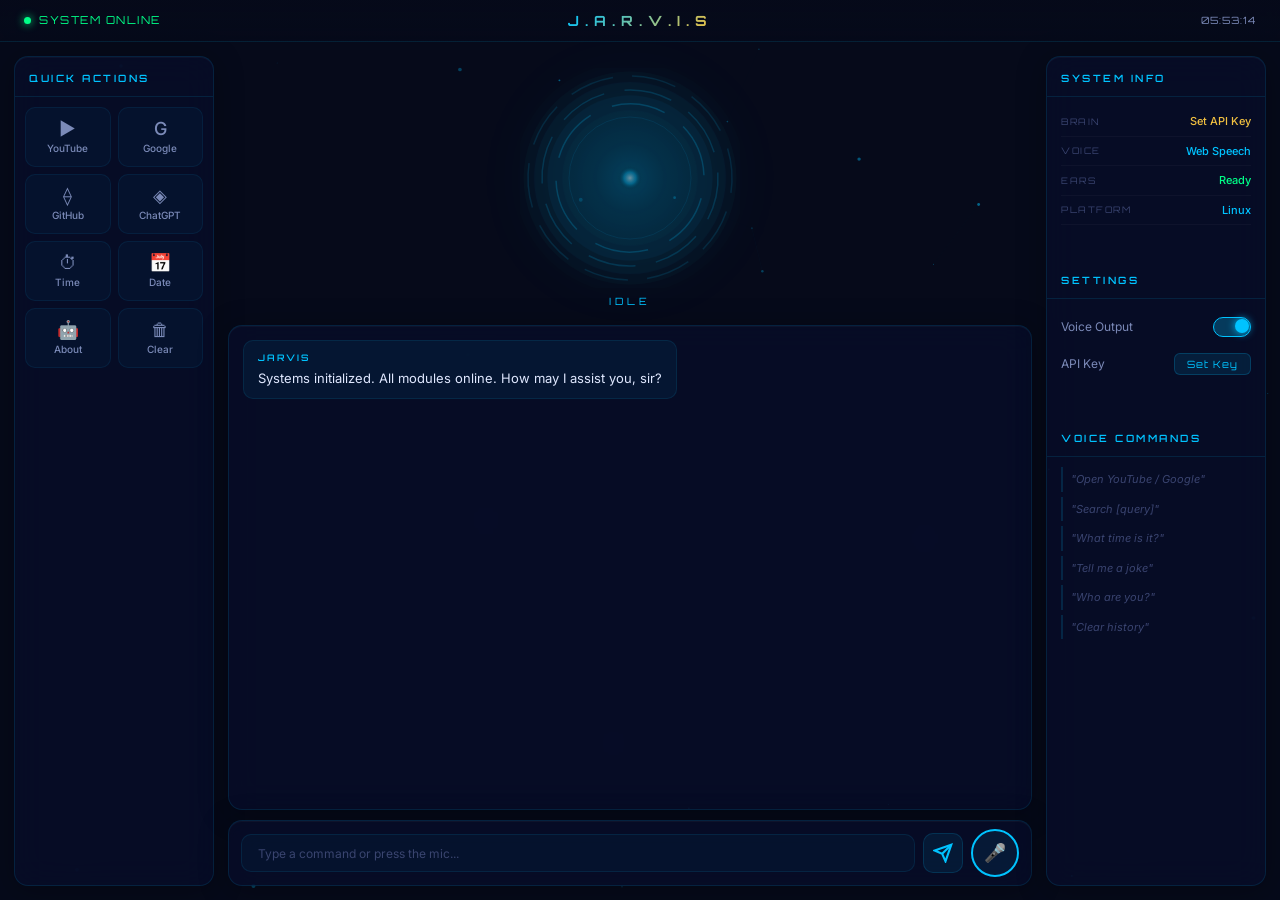
==== docs/index.html @ cb3daf61 "Refactor Jarvis core into jarvis_engine module and add web app documentation interface" ====
<!DOCTYPE html>
<html lang="en">
<head>
    <meta charset="UTF-8">
    <meta name="viewport" content="width=device-width, initial-scale=1.0, user-scalable=no">
    <title>J.A.R.V.I.S — AI Assistant</title>
    <meta name="description" content="Iron Man inspired AI voice assistant. Talk to JARVIS from any device — voice recognition, GPT brain, and quick actions.">
    <meta name="theme-color" content="#060a1a">
    <meta name="apple-mobile-web-app-capable" content="yes">
    <meta name="apple-mobile-web-app-status-bar-style" content="black-translucent">
    <link rel="preconnect" href="https://fonts.googleapis.com">
    <link rel="preconnect" href="https://fonts.gstatic.com" crossorigin>
    <link href="https://fonts.googleapis.com/css2?family=Orbitron:wght@400;500;600;700;900&family=Inter:wght@300;400;500;600&display=swap" rel="stylesheet">
    <link rel="stylesheet" href="style.css">
</head>
<body>
    <!-- Background particle canvas -->
    <canvas id="bg-canvas"></canvas>

    <!-- Top status bar -->
    <header id="status-bar">
        <div class="status-left">
            <span class="status-dot"></span>
            <span id="status-text">SYSTEM ONLINE</span>
        </div>
        <div class="status-center">
            <span class="logo-text">J.A.R.V.I.S</span>
        </div>
        <div class="status-right">
            <span id="clock"></span>
        </div>
    </header>

    <!-- Main container -->
    <main id="app">
        <!-- Left panel: Quick Actions -->
        <aside id="actions-panel" class="glass-panel">
            <h3 class="panel-title">QUICK ACTIONS</h3>
            <div class="actions-grid">
                <button class="action-btn" data-cmd="open youtube" id="btn-youtube">
                    <div class="action-icon">▶</div>
                    <span>YouTube</span>
                </button>
                <button class="action-btn" data-cmd="open google" id="btn-google">
                    <div class="action-icon">G</div>
                    <span>Google</span>
                </button>
                <button class="action-btn" data-cmd="open github" id="btn-github">
                    <div class="action-icon">⟠</div>
                    <span>GitHub</span>
                </button>
                <button class="action-btn" data-cmd="open chatgpt" id="btn-chatgpt">
                    <div class="action-icon">◈</div>
                    <span>ChatGPT</span>
                </button>
                <button class="action-btn" data-cmd="what time" id="btn-time">
                    <div class="action-icon">⏱</div>
                    <span>Time</span>
                </button>
                <button class="action-btn" data-cmd="what date" id="btn-date">
                    <div class="action-icon">📅</div>
                    <span>Date</span>
                </button>
                <button class="action-btn" data-cmd="who are you" id="btn-identity">
                    <div class="action-icon">🤖</div>
                    <span>About</span>
                </button>
                <button class="action-btn" data-cmd="clear history" id="btn-clear">
                    <div class="action-icon">🗑</div>
                    <span>Clear</span>
                </button>
            </div>
        </aside>

        <!-- Center: Orb + Conversation -->
        <section id="center-panel">
            <!-- Jarvis Orb -->
            <div id="orb-container">
                <canvas id="orb-canvas" width="220" height="220"></canvas>
                <div id="orb-label">IDLE</div>
            </div>

            <!-- Conversation log -->
            <div id="conversation" class="glass-panel">
                <div id="messages">
                    <div class="message jarvis-msg" style="animation-delay: 0.1s;">
                        <span class="msg-sender">JARVIS</span>
                        <span class="msg-text">Systems initialized. All modules online. How may I assist you, sir?</span>
                    </div>
                </div>
            </div>

            <!-- Input bar -->
            <div id="input-bar" class="glass-panel">
                <input type="text" id="text-input" placeholder="Type a command or press the mic..." autocomplete="off" spellcheck="false">
                <button id="send-btn" title="Send">
                    <svg width="20" height="20" viewBox="0 0 24 24" fill="none" stroke="currentColor" stroke-width="2.5"><path d="M22 2L11 13"/><path d="M22 2L15 22L11 13L2 9L22 2Z"/></svg>
                </button>
                <button id="mic-btn" title="Start Listening">
                    <div class="mic-icon">🎤</div>
                    <div class="mic-pulse"></div>
                </button>
            </div>
        </section>

        <!-- Right panel: Settings & Info -->
        <aside id="info-panel" class="glass-panel">
            <h3 class="panel-title">SYSTEM INFO</h3>
            <div class="info-section">
                <div class="info-row">
                    <span class="info-label">Brain</span>
                    <span class="info-value" id="brain-status">Set API Key</span>
                </div>
                <div class="info-row">
                    <span class="info-label">Voice</span>
                    <span class="info-value">Web Speech</span>
                </div>
                <div class="info-row">
                    <span class="info-label">Ears</span>
                    <span class="info-value" id="ears-status">Checking...</span>
                </div>
                <div class="info-row">
                    <span class="info-label">Platform</span>
                    <span class="info-value" id="platform-info">Web</span>
                </div>
            </div>

            <h3 class="panel-title" style="margin-top: 24px;">SETTINGS</h3>
            <div class="info-section">
                <div class="setting-row">
                    <span>Voice Output</span>
                    <label class="toggle-switch">
                        <input type="checkbox" id="voice-toggle" checked>
                        <span class="toggle-slider"></span>
                    </label>
                </div>
                <div class="setting-row setting-apikey">
                    <span>API Key</span>
                    <button id="apikey-btn" class="apikey-button">Set Key</button>
                </div>
            </div>

            <h3 class="panel-title" style="margin-top: 24px;">VOICE COMMANDS</h3>
            <div class="help-list">
                <div class="help-item">"Open YouTube / Google"</div>
                <div class="help-item">"Search [query]"</div>
                <div class="help-item">"What time is it?"</div>
                <div class="help-item">"Tell me a joke"</div>
                <div class="help-item">"Who are you?"</div>
                <div class="help-item">"Clear history"</div>
            </div>
        </aside>
    </main>

    <!-- API Key Modal -->
    <div id="apikey-modal" class="modal-overlay" style="display:none;">
        <div class="modal glass-panel">
            <h3 class="panel-title" style="border:none; padding-bottom:4px;">OPENAI API KEY</h3>
            <p class="modal-desc">Enter your OpenAI API key to enable the GPT brain. Your key stays in your browser only — never sent anywhere except OpenAI.</p>
            <input type="password" id="apikey-input" class="modal-input" placeholder="sk-...">
            <div class="modal-actions">
                <button id="apikey-save" class="modal-btn primary">Save</button>
                <button id="apikey-cancel" class="modal-btn">Cancel</button>
            </div>
        </div>
    </div>

    <script src="app.js"></script>
</body>
</html>
---- docs/style.css ----
/* ============================================================
   JARVIS WEB — Iron Man Inspired Theme (Standalone)
   Colors: Deep navy, electric blue glow, gold accents
   ============================================================ */

:root {
    --bg-primary: #060a1a;
    --bg-secondary: #0a0f2e;
    --bg-panel: rgba(10, 16, 48, 0.65);
    --border-glow: rgba(0, 195, 255, 0.2);
    --border-glow-strong: rgba(0, 195, 255, 0.5);
    --accent-blue: #00c3ff;
    --accent-blue-dim: #0077aa;
    --accent-gold: #f0c040;
    --accent-gold-dim: #9a7a20;
    --accent-green: #00ff88;
    --accent-red: #ff3b5c;
    --text-primary: #e0e8ff;
    --text-secondary: #7b8ab8;
    --text-dim: #3a4570;
    --glass-bg: rgba(8, 14, 44, 0.7);
    --glass-border: rgba(0, 195, 255, 0.12);
    --font-display: 'Orbitron', monospace, sans-serif;
    --font-body: 'Inter', -apple-system, BlinkMacSystemFont, sans-serif;
    --radius: 14px;
    --transition: 0.3s cubic-bezier(0.4, 0, 0.2, 1);
}

*, *::before, *::after {
    margin: 0;
    padding: 0;
    box-sizing: border-box;
}

html, body {
    width: 100%;
    height: 100%;
    overflow: hidden;
    background: var(--bg-primary);
    color: var(--text-primary);
    font-family: var(--font-body);
    font-size: 13px;
    line-height: 1.5;
}

#bg-canvas {
    position: fixed;
    top: 0; left: 0;
    width: 100%; height: 100%;
    z-index: 0;
    pointer-events: none;
}

/* STATUS BAR */
#status-bar {
    position: fixed;
    top: 0; left: 0; right: 0;
    height: 42px;
    z-index: 100;
    display: flex;
    align-items: center;
    justify-content: space-between;
    padding: 0 24px;
    background: linear-gradient(180deg, rgba(6,10,26,0.95), rgba(6,10,26,0.8));
    border-bottom: 1px solid var(--glass-border);
    backdrop-filter: blur(20px);
    -webkit-backdrop-filter: blur(20px);
    font-family: var(--font-display);
    font-size: 11px;
    letter-spacing: 1.5px;
}

.status-left {
    display: flex;
    align-items: center;
    gap: 8px;
    color: var(--accent-green);
}

.status-dot {
    width: 7px; height: 7px;
    border-radius: 50%;
    background: var(--accent-green);
    box-shadow: 0 0 8px var(--accent-green);
    animation: pulse-dot 2s ease-in-out infinite;
}

@keyframes pulse-dot {
    0%, 100% { opacity: 1; box-shadow: 0 0 8px var(--accent-green); }
    50% { opacity: 0.5; box-shadow: 0 0 3px var(--accent-green); }
}

.status-center {
    position: absolute;
    left: 50%;
    transform: translateX(-50%);
}

.logo-text {
    font-size: 14px;
    font-weight: 700;
    letter-spacing: 6px;
    background: linear-gradient(135deg, var(--accent-blue), var(--accent-gold));
    -webkit-background-clip: text;
    -webkit-text-fill-color: transparent;
    background-clip: text;
}

.status-right {
    display: flex;
    align-items: center;
    gap: 10px;
    color: var(--text-secondary);
    font-family: var(--font-display);
    font-size: 10px;
    letter-spacing: 1px;
}

/* MAIN LAYOUT */
#app {
    position: relative;
    z-index: 1;
    display: grid;
    grid-template-columns: 200px 1fr 220px;
    gap: 14px;
    padding: 56px 14px 14px;
    height: 100vh;
    width: 100%;
}

/* GLASS PANEL */
.glass-panel {
    background: var(--glass-bg);
    border: 1px solid var(--glass-border);
    border-radius: var(--radius);
    backdrop-filter: blur(16px);
    -webkit-backdrop-filter: blur(16px);
    box-shadow: 0 4px 30px rgba(0,0,0,0.3), inset 0 1px 0 rgba(255,255,255,0.03);
}

.panel-title {
    font-family: var(--font-display);
    font-size: 10px;
    font-weight: 600;
    letter-spacing: 2.5px;
    color: var(--accent-blue);
    padding: 14px 14px 10px;
    border-bottom: 1px solid var(--glass-border);
    text-transform: uppercase;
}

/* LEFT PANEL — QUICK ACTIONS */
#actions-panel {
    overflow-y: auto;
    scrollbar-width: thin;
    scrollbar-color: var(--accent-blue-dim) transparent;
}

.actions-grid {
    display: grid;
    grid-template-columns: 1fr 1fr;
    gap: 7px;
    padding: 10px;
}

.action-btn {
    display: flex;
    flex-direction: column;
    align-items: center;
    justify-content: center;
    gap: 4px;
    padding: 12px 4px;
    background: rgba(0,195,255,0.04);
    border: 1px solid rgba(0,195,255,0.08);
    border-radius: 10px;
    color: var(--text-secondary);
    font-family: var(--font-body);
    font-size: 10px;
    font-weight: 500;
    cursor: pointer;
    transition: var(--transition);
    position: relative;
    overflow: hidden;
}

.action-btn::before {
    content: '';
    position: absolute;
    inset: 0;
    background: radial-gradient(circle at center, rgba(0,195,255,0.15), transparent 70%);
    opacity: 0;
    transition: opacity var(--transition);
}

.action-btn:hover {
    border-color: var(--border-glow-strong);
    color: var(--accent-blue);
    transform: translateY(-2px);
    box-shadow: 0 4px 20px rgba(0,195,255,0.15);
}

.action-btn:hover::before { opacity: 1; }
.action-btn:active { transform: translateY(0); }

.action-icon {
    font-size: 18px;
    line-height: 1;
}

/* CENTER PANEL */
#center-panel {
    display: flex;
    flex-direction: column;
    gap: 10px;
    min-height: 0;
}

#orb-container {
    display: flex;
    flex-direction: column;
    align-items: center;
    justify-content: center;
    padding: 12px 0 6px;
    flex-shrink: 0;
}

#orb-canvas {
    filter: drop-shadow(0 0 30px rgba(0,195,255,0.3));
    transition: filter 0.5s ease;
}

#orb-canvas.listening { filter: drop-shadow(0 0 50px rgba(0,255,136,0.5)); }
#orb-canvas.thinking { filter: drop-shadow(0 0 50px rgba(240,192,64,0.5)); }
#orb-canvas.speaking { filter: drop-shadow(0 0 50px rgba(0,195,255,0.6)); }

#orb-label {
    font-family: var(--font-display);
    font-size: 10px;
    letter-spacing: 4px;
    color: var(--accent-blue);
    margin-top: 6px;
    transition: color var(--transition);
}

#orb-label.listening { color: var(--accent-green); }
#orb-label.thinking { color: var(--accent-gold); }
#orb-label.speaking { color: var(--accent-blue); }

/* CONVERSATION */
#conversation {
    flex: 1;
    min-height: 0;
    display: flex;
    flex-direction: column;
    overflow: hidden;
}

#messages {
    flex: 1;
    overflow-y: auto;
    padding: 14px;
    display: flex;
    flex-direction: column;
    gap: 10px;
    scrollbar-width: thin;
    scrollbar-color: var(--accent-blue-dim) transparent;
}

#messages::-webkit-scrollbar { width: 4px; }
#messages::-webkit-scrollbar-track { background: transparent; }
#messages::-webkit-scrollbar-thumb { background: var(--accent-blue-dim); border-radius: 4px; }

.message {
    display: flex;
    flex-direction: column;
    gap: 3px;
    padding: 10px 14px;
    border-radius: 10px;
    animation: msg-slide-in 0.35s cubic-bezier(0.16,1,0.3,1) forwards;
    opacity: 0;
    transform: translateY(12px);
    max-width: 85%;
}

@keyframes msg-slide-in {
    to { opacity: 1; transform: translateY(0); }
}

.jarvis-msg {
    background: rgba(0,195,255,0.06);
    border: 1px solid rgba(0,195,255,0.1);
    align-self: flex-start;
}

.user-msg {
    background: rgba(240,192,64,0.06);
    border: 1px solid rgba(240,192,64,0.1);
    align-self: flex-end;
}

.msg-sender {
    font-family: var(--font-display);
    font-size: 9px;
    font-weight: 600;
    letter-spacing: 2px;
    text-transform: uppercase;
}

.jarvis-msg .msg-sender { color: var(--accent-blue); }
.user-msg .msg-sender { color: var(--accent-gold); }

.msg-text {
    color: var(--text-primary);
    font-size: 13px;
    line-height: 1.6;
    word-break: break-word;
}

/* INPUT BAR */
#input-bar {
    display: flex;
    align-items: center;
    gap: 8px;
    padding: 8px 12px;
    flex-shrink: 0;
}

#text-input {
    flex: 1;
    background: rgba(0,195,255,0.04);
    border: 1px solid rgba(0,195,255,0.1);
    border-radius: 10px;
    padding: 10px 16px;
    color: var(--text-primary);
    font-family: var(--font-body);
    font-size: 13px;
    outline: none;
    transition: var(--transition);
}

#text-input::placeholder { color: var(--text-dim); font-size: 12px; }
#text-input:focus {
    border-color: var(--accent-blue);
    box-shadow: 0 0 20px rgba(0,195,255,0.1);
}

#send-btn {
    width: 40px; height: 40px;
    border-radius: 10px;
    border: 1px solid rgba(0,195,255,0.15);
    background: rgba(0,195,255,0.08);
    color: var(--accent-blue);
    cursor: pointer;
    display: flex;
    align-items: center;
    justify-content: center;
    transition: var(--transition);
    flex-shrink: 0;
}

#send-btn:hover {
    background: rgba(0,195,255,0.2);
    border-color: var(--accent-blue);
    transform: scale(1.05);
}

/* MIC BUTTON */
#mic-btn {
    position: relative;
    width: 48px; height: 48px;
    border-radius: 50%;
    border: 2px solid var(--accent-blue);
    background: rgba(0,195,255,0.08);
    color: var(--accent-blue);
    cursor: pointer;
    display: flex;
    align-items: center;
    justify-content: center;
    transition: var(--transition);
    flex-shrink: 0;
}

#mic-btn:hover {
    background: rgba(0,195,255,0.2);
    box-shadow: 0 0 25px rgba(0,195,255,0.3);
    transform: scale(1.08);
}

#mic-btn.active {
    border-color: var(--accent-green);
    background: rgba(0,255,136,0.15);
    animation: mic-glow 1.5s ease-in-out infinite;
}

@keyframes mic-glow {
    0%, 100% { box-shadow: 0 0 15px rgba(0,255,136,0.3); }
    50% { box-shadow: 0 0 35px rgba(0,255,136,0.6); }
}

.mic-icon { font-size: 18px; z-index: 2; }

.mic-pulse {
    position: absolute;
    inset: -4px;
    border-radius: 50%;
    border: 2px solid var(--accent-green);
    opacity: 0;
    pointer-events: none;
}

#mic-btn.active .mic-pulse {
    animation: mic-pulse-ring 1.5s ease-out infinite;
}

@keyframes mic-pulse-ring {
    0% { transform: scale(1); opacity: 0.6; }
    100% { transform: scale(1.5); opacity: 0; }
}

/* RIGHT PANEL */
#info-panel {
    overflow-y: auto;
    scrollbar-width: thin;
    scrollbar-color: var(--accent-blue-dim) transparent;
}

.info-section { padding: 10px 14px; }

.info-row {
    display: flex;
    justify-content: space-between;
    align-items: center;
    padding: 6px 0;
    border-bottom: 1px solid rgba(255,255,255,0.03);
}

.info-label {
    font-family: var(--font-display);
    font-size: 9px;
    letter-spacing: 1.5px;
    color: var(--text-dim);
    text-transform: uppercase;
}

.info-value {
    font-size: 11px;
    font-weight: 500;
    color: var(--accent-blue);
}

.setting-row {
    display: flex;
    justify-content: space-between;
    align-items: center;
    padding: 8px 0;
    font-size: 12px;
    color: var(--text-secondary);
}

/* Toggle switch */
.toggle-switch {
    position: relative;
    width: 38px; height: 20px;
    display: inline-block;
}

.toggle-switch input { opacity: 0; width: 0; height: 0; }

.toggle-slider {
    position: absolute;
    inset: 0;
    background: rgba(255,255,255,0.08);
    border-radius: 20px;
    cursor: pointer;
    transition: var(--transition);
}

.toggle-slider::before {
    content: '';
    position: absolute;
    width: 14px; height: 14px;
    left: 3px; bottom: 3px;
    background: var(--text-dim);
    border-radius: 50%;
    transition: var(--transition);
}

.toggle-switch input:checked + .toggle-slider {
    background: rgba(0,195,255,0.25);
    border: 1px solid var(--accent-blue);
}

.toggle-switch input:checked + .toggle-slider::before {
    transform: translateX(18px);
    background: var(--accent-blue);
    box-shadow: 0 0 8px var(--accent-blue);
}

.apikey-button {
    background: rgba(0,195,255,0.1);
    border: 1px solid rgba(0,195,255,0.2);
    color: var(--accent-blue);
    padding: 4px 12px;
    border-radius: 6px;
    font-size: 10px;
    font-family: var(--font-display);
    letter-spacing: 1px;
    cursor: pointer;
    transition: var(--transition);
}

.apikey-button:hover {
    background: rgba(0,195,255,0.25);
    border-color: var(--accent-blue);
}

/* Help list */
.help-list {
    padding: 10px 14px;
    display: flex;
    flex-direction: column;
    gap: 5px;
}

.help-item {
    font-size: 11px;
    color: var(--text-dim);
    padding: 4px 8px;
    border-left: 2px solid rgba(0,195,255,0.15);
    font-style: italic;
    transition: var(--transition);
}

.help-item:hover {
    color: var(--text-secondary);
    border-left-color: var(--accent-blue);
}

/* MODAL */
.modal-overlay {
    position: fixed;
    inset: 0;
    background: rgba(0,0,0,0.7);
    z-index: 1000;
    display: flex;
    align-items: center;
    justify-content: center;
    backdrop-filter: blur(8px);
}

.modal {
    width: 380px;
    max-width: 90vw;
    padding: 20px;
}

.modal-desc {
    font-size: 12px;
    color: var(--text-secondary);
    padding: 6px 14px 14px;
    line-height: 1.6;
}

.modal-input {
    width: calc(100% - 28px);
    margin: 0 14px;
    background: rgba(0,195,255,0.04);
    border: 1px solid rgba(0,195,255,0.15);
    border-radius: 8px;
    padding: 10px 14px;
    color: var(--text-primary);
    font-family: var(--font-body);
    font-size: 13px;
    outline: none;
    transition: var(--transition);
}

.modal-input:focus {
    border-color: var(--accent-blue);
    box-shadow: 0 0 15px rgba(0,195,255,0.1);
}

.modal-actions {
    display: flex;
    gap: 10px;
    padding: 16px 14px 4px;
    justify-content: flex-end;
}

.modal-btn {
    padding: 8px 20px;
    border-radius: 8px;
    border: 1px solid rgba(0,195,255,0.15);
    background: transparent;
    color: var(--text-secondary);
    font-family: var(--font-display);
    font-size: 10px;
    letter-spacing: 1px;
    cursor: pointer;
    transition: var(--transition);
}

.modal-btn:hover {
    border-color: var(--accent-blue);
    color: var(--text-primary);
}

.modal-btn.primary {
    background: rgba(0,195,255,0.15);
    color: var(--accent-blue);
    border-color: var(--accent-blue);
}

.modal-btn.primary:hover {
    background: rgba(0,195,255,0.3);
}

/* SCROLLBAR */
::-webkit-scrollbar { width: 4px; }
::-webkit-scrollbar-track { background: transparent; }
::-webkit-scrollbar-thumb { background: var(--accent-blue-dim); border-radius: 4px; }

/* RESPONSIVE — MOBILE */
@media (max-width: 768px) {
    #app {
        grid-template-columns: 1fr;
        grid-template-rows: auto 1fr;
        padding: 52px 8px 8px;
        gap: 8px;
    }

    #actions-panel, #info-panel {
        display: none;
    }

    #orb-container { padding: 8px 0 4px; }

    #orb-canvas { width: 150px; height: 150px; }

    .status-left { display: none; }

    .status-right { font-size: 9px; }

    #status-bar { padding: 0 12px; height: 38px; }

    .logo-text { font-size: 12px; letter-spacing: 4px; }

    #input-bar { padding: 6px 8px; }

    #text-input { padding: 8px 12px; font-size: 14px; }

    #mic-btn { width: 44px; height: 44px; }

    .message { max-width: 95%; }
}

/* Tablet */
@media (min-width: 769px) and (max-width: 1024px) {
    #app {
        grid-template-columns: 1fr 240px;
    }
    #actions-panel { display: none; }
}
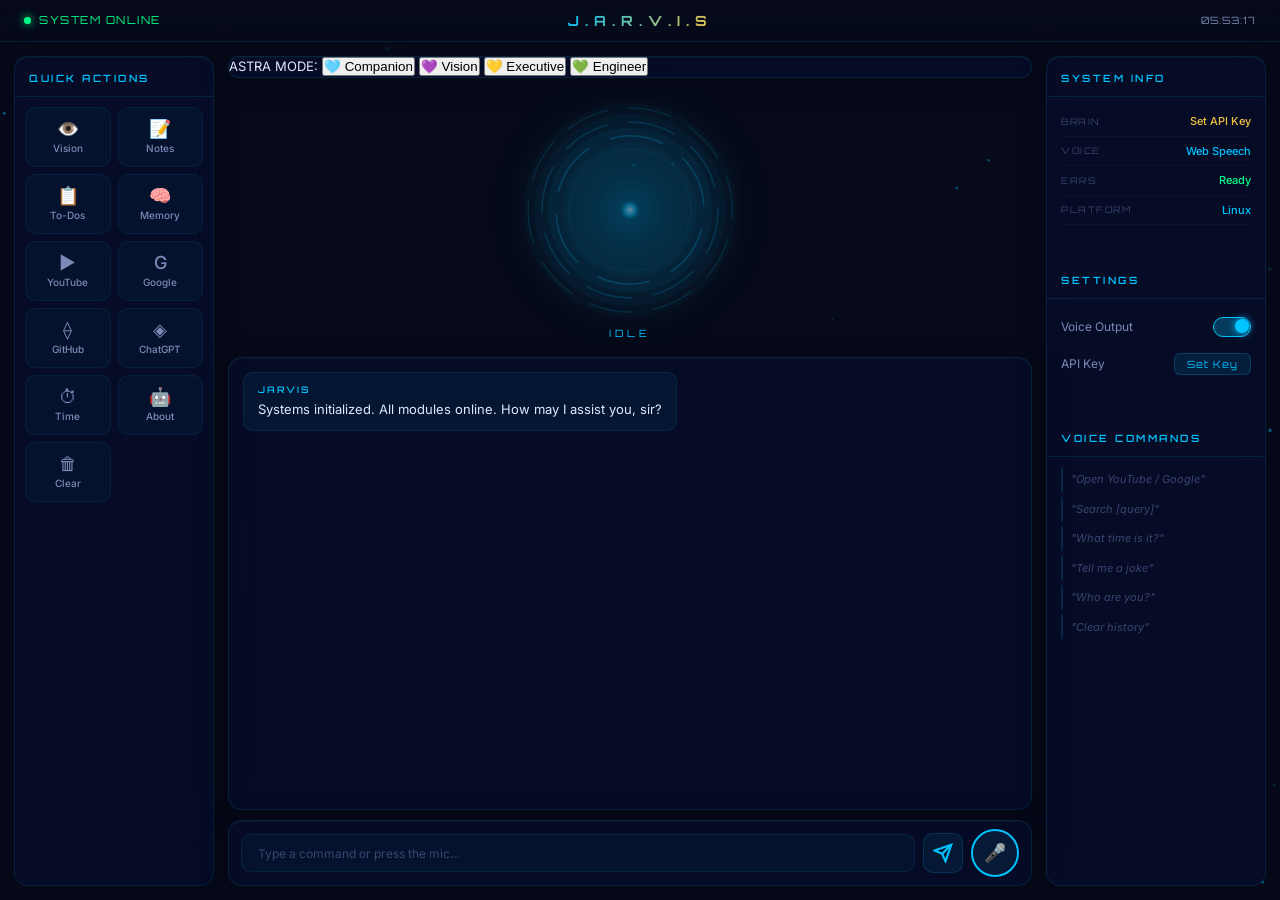
==== commit 7246b214: "feat: upgrade JARVIS to Personal Assistant suite with GPT-6 Astra Multimodal Screen Vision & Mode Sw" ====
--- a/docs/index.html
+++ b/docs/index.html
@@ -37,6 +37,22 @@
         <aside id="actions-panel" class="glass-panel">
             <h3 class="panel-title">QUICK ACTIONS</h3>
             <div class="actions-grid">
+                <button class="action-btn" data-cmd="what's on my screen" id="btn-vision">
+                    <div class="action-icon">👁️</div>
+                    <span>Vision</span>
+                </button>
+                <button class="action-btn" data-cmd="show my notes" id="btn-notes">
+                    <div class="action-icon">📝</div>
+                    <span>Notes</span>
+                </button>
+                <button class="action-btn" data-cmd="show my todos" id="btn-todos">
+                    <div class="action-icon">📋</div>
+                    <span>To-Dos</span>
+                </button>
+                <button class="action-btn" data-cmd="what do you remember" id="btn-memory">
+                    <div class="action-icon">🧠</div>
+                    <span>Memory</span>
+                </button>
                 <button class="action-btn" data-cmd="open youtube" id="btn-youtube">
                     <div class="action-icon">▶</div>
                     <span>YouTube</span>
@@ -57,10 +73,6 @@
                     <div class="action-icon">⏱</div>
                     <span>Time</span>
                 </button>
-                <button class="action-btn" data-cmd="what date" id="btn-date">
-                    <div class="action-icon">📅</div>
-                    <span>Date</span>
-                </button>
                 <button class="action-btn" data-cmd="who are you" id="btn-identity">
                     <div class="action-icon">🤖</div>
                     <span>About</span>
@@ -74,6 +86,15 @@
 
         <!-- Center: Orb + Conversation -->
         <section id="center-panel">
+            <!-- Astra Mode Selector -->
+            <div id="astra-mode-bar" class="glass-panel">
+                <span class="mode-label">ASTRA MODE:</span>
+                <button class="mode-btn active" data-mode="companion" id="mode-companion">🩵 Companion</button>
+                <button class="mode-btn" data-mode="vision" id="mode-vision">💜 Vision</button>
+                <button class="mode-btn" data-mode="executive" id="mode-executive">💛 Executive</button>
+                <button class="mode-btn" data-mode="engineer" id="mode-engineer">💚 Engineer</button>
+            </div>
+
             <!-- Jarvis Orb -->
             <div id="orb-container">
                 <canvas id="orb-canvas" width="220" height="220"></canvas>
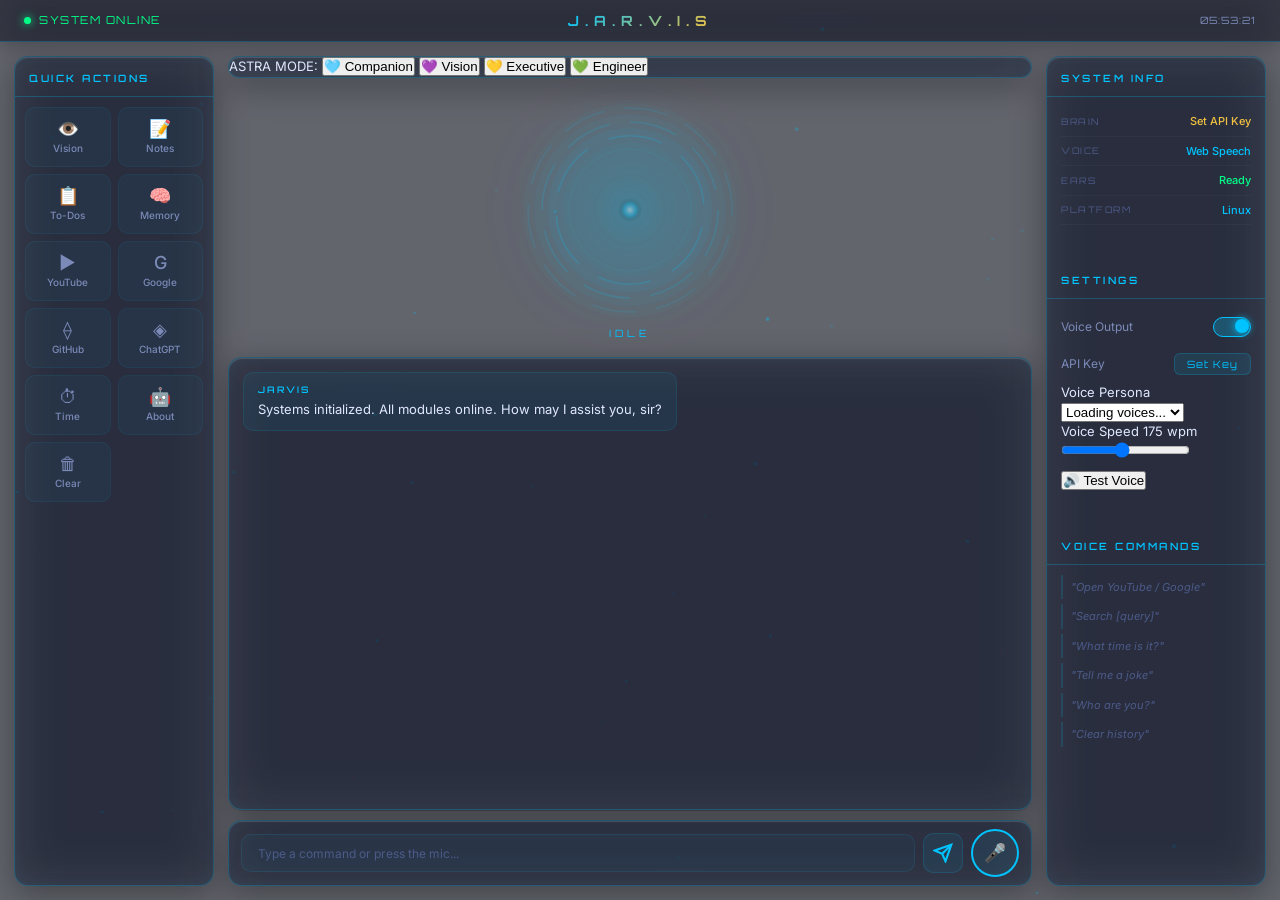
==== commit f98ce85c: "feat: add multi-voice selection, Siri voice communication chimes & waveforms, and translucent deskto" ====
--- a/docs/index.html
+++ b/docs/index.html
@@ -159,6 +159,20 @@
                     <span>API Key</span>
                     <button id="apikey-btn" class="apikey-button">Set Key</button>
                 </div>
+                <div class="setting-col">
+                    <label class="setting-label">Voice Persona</label>
+                    <select id="voice-select" class="glass-select">
+                        <option value="">Loading voices...</option>
+                    </select>
+                </div>
+                <div class="setting-col">
+                    <div class="setting-row-compact">
+                        <label class="setting-label">Voice Speed</label>
+                        <span id="voice-speed-val" class="speed-val">175 wpm</span>
+                    </div>
+                    <input type="range" id="voice-speed-range" class="glass-range" min="100" max="260" value="175" step="5">
+                </div>
+                <button id="test-voice-btn" class="glass-btn-full" style="margin-top: 8px;">🔊 Test Voice</button>
             </div>
 
             <h3 class="panel-title" style="margin-top: 24px;">VOICE COMMANDS</h3>
--- a/docs/style.css
+++ b/docs/style.css
@@ -4,11 +4,11 @@
    ============================================================ */
 
 :root {
-    --bg-primary: #060a1a;
-    --bg-secondary: #0a0f2e;
-    --bg-panel: rgba(10, 16, 48, 0.65);
-    --border-glow: rgba(0, 195, 255, 0.2);
-    --border-glow-strong: rgba(0, 195, 255, 0.5);
+    --bg-primary: rgba(4, 8, 20, 0.42);
+    --bg-secondary: rgba(8, 14, 38, 0.45);
+    --bg-panel: rgba(6, 12, 32, 0.35);
+    --border-glow: rgb(0, 187, 255);
+    --border-glow-strong: rgba(0, 195, 255, 0.65);
     --accent-blue: #00c3ff;
     --accent-blue-dim: #0077aa;
     --accent-gold: #f0c040;
@@ -17,26 +17,31 @@
     --accent-red: #ff3b5c;
     --text-primary: #e0e8ff;
     --text-secondary: #7b8ab8;
-    --text-dim: #3a4570;
-    --glass-bg: rgba(8, 14, 44, 0.7);
-    --glass-border: rgba(0, 195, 255, 0.12);
+    --text-dim: #4c5b8a;
+    --glass-bg: rgba(6, 12, 32, 0.35);
+    --glass-border: rgba(0, 195, 255, 0.25);
     --font-display: 'Orbitron', monospace, sans-serif;
     --font-body: 'Inter', -apple-system, BlinkMacSystemFont, sans-serif;
     --radius: 14px;
     --transition: 0.3s cubic-bezier(0.4, 0, 0.2, 1);
 }
 
-*, *::before, *::after {
+*,
+*::before,
+*::after {
     margin: 0;
     padding: 0;
     box-sizing: border-box;
 }
 
-html, body {
+html,
+body {
     width: 100%;
     height: 100%;
     overflow: hidden;
-    background: var(--bg-primary);
+    background: rgba(4, 7, 18, 0.38);
+    backdrop-filter: blur(14px) saturate(180%);
+    -webkit-backdrop-filter: blur(14px) saturate(180%);
     color: var(--text-primary);
     font-family: var(--font-body);
     font-size: 13px;
@@ -45,29 +50,35 @@
 
 #bg-canvas {
     position: fixed;
-    top: 0; left: 0;
-    width: 100%; height: 100%;
+    top: 0;
+    left: 0;
+    width: 100%;
+    height: 100%;
     z-index: 0;
     pointer-events: none;
+    opacity: 0.8;
 }
 
 /* STATUS BAR */
 #status-bar {
     position: fixed;
-    top: 0; left: 0; right: 0;
+    top: 0;
+    left: 0;
+    right: 0;
     height: 42px;
     z-index: 100;
     display: flex;
     align-items: center;
     justify-content: space-between;
     padding: 0 24px;
-    background: linear-gradient(180deg, rgba(6,10,26,0.95), rgba(6,10,26,0.8));
-    border-bottom: 1px solid var(--glass-border);
-    backdrop-filter: blur(20px);
-    -webkit-backdrop-filter: blur(20px);
+    background: rgba(5, 10, 26, 0.45);
+    border-bottom: 1px solid rgba(0, 195, 255, 0.25);
+    backdrop-filter: blur(25px) saturate(200%);
+    -webkit-backdrop-filter: blur(25px) saturate(200%);
     font-family: var(--font-display);
     font-size: 11px;
     letter-spacing: 1.5px;
+    box-shadow: 0 4px 20px rgba(0, 0, 0, 0.25);
 }
 
 .status-left {
@@ -78,7 +89,8 @@
 }
 
 .status-dot {
-    width: 7px; height: 7px;
+    width: 7px;
+    height: 7px;
     border-radius: 50%;
     background: var(--accent-green);
     box-shadow: 0 0 8px var(--accent-green);
@@ -86,8 +98,17 @@
 }
 
 @keyframes pulse-dot {
-    0%, 100% { opacity: 1; box-shadow: 0 0 8px var(--accent-green); }
-    50% { opacity: 0.5; box-shadow: 0 0 3px var(--accent-green); }
+
+    0%,
+    100% {
+        opacity: 1;
+        box-shadow: 0 0 8px var(--accent-green);
+    }
+
+    50% {
+        opacity: 0.5;
+        box-shadow: 0 0 3px var(--accent-green);
+    }
 }
 
 .status-center {
@@ -130,12 +151,24 @@
 
 /* GLASS PANEL */
 .glass-panel {
-    background: var(--glass-bg);
-    border: 1px solid var(--glass-border);
+    background: rgba(8, 16, 40, 0.38);
+    border: 1px solid rgba(0, 195, 255, 0.25);
     border-radius: var(--radius);
-    backdrop-filter: blur(16px);
-    -webkit-backdrop-filter: blur(16px);
-    box-shadow: 0 4px 30px rgba(0,0,0,0.3), inset 0 1px 0 rgba(255,255,255,0.03);
+    backdrop-filter: blur(24px) saturate(170%);
+    -webkit-backdrop-filter: blur(24px) saturate(170%);
+    box-shadow: 
+        0 8px 32px 0 rgba(0, 0, 0, 0.35),
+        inset 0 1px 1px 0 rgba(255, 255, 255, 0.15),
+        inset 0 0 15px rgba(0, 195, 255, 0.05);
+    transition: var(--transition);
+}
+
+.glass-panel:hover {
+    border-color: rgba(0, 195, 255, 0.45);
+    box-shadow: 
+        0 8px 32px 0 rgba(0, 0, 0, 0.45),
+        inset 0 1px 1px 0 rgba(255, 255, 255, 0.25),
+        0 0 20px rgba(0, 195, 255, 0.15);
 }
 
 .panel-title {
@@ -170,8 +203,8 @@
     justify-content: center;
     gap: 4px;
     padding: 12px 4px;
-    background: rgba(0,195,255,0.04);
-    border: 1px solid rgba(0,195,255,0.08);
+    background: rgba(0, 195, 255, 0.04);
+    border: 1px solid rgba(0, 195, 255, 0.08);
     border-radius: 10px;
     color: var(--text-secondary);
     font-family: var(--font-body);
@@ -187,7 +220,7 @@
     content: '';
     position: absolute;
     inset: 0;
-    background: radial-gradient(circle at center, rgba(0,195,255,0.15), transparent 70%);
+    background: radial-gradient(circle at center, rgba(0, 195, 255, 0.15), transparent 70%);
     opacity: 0;
     transition: opacity var(--transition);
 }
@@ -196,11 +229,16 @@
     border-color: var(--border-glow-strong);
     color: var(--accent-blue);
     transform: translateY(-2px);
-    box-shadow: 0 4px 20px rgba(0,195,255,0.15);
-}
-
-.action-btn:hover::before { opacity: 1; }
-.action-btn:active { transform: translateY(0); }
+    box-shadow: 0 4px 20px rgba(0, 195, 255, 0.15);
+}
+
+.action-btn:hover::before {
+    opacity: 1;
+}
+
+.action-btn:active {
+    transform: translateY(0);
+}
 
 .action-icon {
     font-size: 18px;
@@ -225,13 +263,21 @@
 }
 
 #orb-canvas {
-    filter: drop-shadow(0 0 30px rgba(0,195,255,0.3));
+    filter: drop-shadow(0 0 30px rgba(0, 195, 255, 0.3));
     transition: filter 0.5s ease;
 }
 
-#orb-canvas.listening { filter: drop-shadow(0 0 50px rgba(0,255,136,0.5)); }
-#orb-canvas.thinking { filter: drop-shadow(0 0 50px rgba(240,192,64,0.5)); }
-#orb-canvas.speaking { filter: drop-shadow(0 0 50px rgba(0,195,255,0.6)); }
+#orb-canvas.listening {
+    filter: drop-shadow(0 0 50px rgba(0, 255, 136, 0.5));
+}
+
+#orb-canvas.thinking {
+    filter: drop-shadow(0 0 50px rgba(240, 192, 64, 0.5));
+}
+
+#orb-canvas.speaking {
+    filter: drop-shadow(0 0 50px rgba(0, 195, 255, 0.6));
+}
 
 #orb-label {
     font-family: var(--font-display);
@@ -242,9 +288,17 @@
     transition: color var(--transition);
 }
 
-#orb-label.listening { color: var(--accent-green); }
-#orb-label.thinking { color: var(--accent-gold); }
-#orb-label.speaking { color: var(--accent-blue); }
+#orb-label.listening {
+    color: var(--accent-green);
+}
+
+#orb-label.thinking {
+    color: var(--accent-gold);
+}
+
+#orb-label.speaking {
+    color: var(--accent-blue);
+}
 
 /* CONVERSATION */
 #conversation {
@@ -266,9 +320,18 @@
     scrollbar-color: var(--accent-blue-dim) transparent;
 }
 
-#messages::-webkit-scrollbar { width: 4px; }
-#messages::-webkit-scrollbar-track { background: transparent; }
-#messages::-webkit-scrollbar-thumb { background: var(--accent-blue-dim); border-radius: 4px; }
+#messages::-webkit-scrollbar {
+    width: 4px;
+}
+
+#messages::-webkit-scrollbar-track {
+    background: transparent;
+}
+
+#messages::-webkit-scrollbar-thumb {
+    background: var(--accent-blue-dim);
+    border-radius: 4px;
+}
 
 .message {
     display: flex;
@@ -276,25 +339,28 @@
     gap: 3px;
     padding: 10px 14px;
     border-radius: 10px;
-    animation: msg-slide-in 0.35s cubic-bezier(0.16,1,0.3,1) forwards;
+    animation: msg-slide-in 0.35s cubic-bezier(0.16, 1, 0.3, 1) forwards;
     opacity: 0;
     transform: translateY(12px);
     max-width: 85%;
 }
 
 @keyframes msg-slide-in {
-    to { opacity: 1; transform: translateY(0); }
+    to {
+        opacity: 1;
+        transform: translateY(0);
+    }
 }
 
 .jarvis-msg {
-    background: rgba(0,195,255,0.06);
-    border: 1px solid rgba(0,195,255,0.1);
+    background: rgba(0, 195, 255, 0.06);
+    border: 1px solid rgba(0, 195, 255, 0.1);
     align-self: flex-start;
 }
 
 .user-msg {
-    background: rgba(240,192,64,0.06);
-    border: 1px solid rgba(240,192,64,0.1);
+    background: rgba(240, 192, 64, 0.06);
+    border: 1px solid rgba(240, 192, 64, 0.1);
     align-self: flex-end;
 }
 
@@ -306,8 +372,13 @@
     text-transform: uppercase;
 }
 
-.jarvis-msg .msg-sender { color: var(--accent-blue); }
-.user-msg .msg-sender { color: var(--accent-gold); }
+.jarvis-msg .msg-sender {
+    color: var(--accent-blue);
+}
+
+.user-msg .msg-sender {
+    color: var(--accent-gold);
+}
 
 .msg-text {
     color: var(--text-primary);
@@ -327,8 +398,8 @@
 
 #text-input {
     flex: 1;
-    background: rgba(0,195,255,0.04);
-    border: 1px solid rgba(0,195,255,0.1);
+    background: rgba(0, 195, 255, 0.04);
+    border: 1px solid rgba(0, 195, 255, 0.1);
     border-radius: 10px;
     padding: 10px 16px;
     color: var(--text-primary);
@@ -338,17 +409,22 @@
     transition: var(--transition);
 }
 
-#text-input::placeholder { color: var(--text-dim); font-size: 12px; }
+#text-input::placeholder {
+    color: var(--text-dim);
+    font-size: 12px;
+}
+
 #text-input:focus {
     border-color: var(--accent-blue);
-    box-shadow: 0 0 20px rgba(0,195,255,0.1);
+    box-shadow: 0 0 20px rgba(0, 195, 255, 0.1);
 }
 
 #send-btn {
-    width: 40px; height: 40px;
+    width: 40px;
+    height: 40px;
     border-radius: 10px;
-    border: 1px solid rgba(0,195,255,0.15);
-    background: rgba(0,195,255,0.08);
+    border: 1px solid rgba(0, 195, 255, 0.15);
+    background: rgba(0, 195, 255, 0.08);
     color: var(--accent-blue);
     cursor: pointer;
     display: flex;
@@ -359,7 +435,7 @@
 }
 
 #send-btn:hover {
-    background: rgba(0,195,255,0.2);
+    background: rgba(0, 195, 255, 0.2);
     border-color: var(--accent-blue);
     transform: scale(1.05);
 }
@@ -367,10 +443,11 @@
 /* MIC BUTTON */
 #mic-btn {
     position: relative;
-    width: 48px; height: 48px;
+    width: 48px;
+    height: 48px;
     border-radius: 50%;
     border: 2px solid var(--accent-blue);
-    background: rgba(0,195,255,0.08);
+    background: rgba(0, 195, 255, 0.08);
     color: var(--accent-blue);
     cursor: pointer;
     display: flex;
@@ -381,23 +458,33 @@
 }
 
 #mic-btn:hover {
-    background: rgba(0,195,255,0.2);
-    box-shadow: 0 0 25px rgba(0,195,255,0.3);
+    background: rgba(0, 195, 255, 0.2);
+    box-shadow: 0 0 25px rgba(0, 195, 255, 0.3);
     transform: scale(1.08);
 }
 
 #mic-btn.active {
     border-color: var(--accent-green);
-    background: rgba(0,255,136,0.15);
+    background: rgba(0, 255, 136, 0.15);
     animation: mic-glow 1.5s ease-in-out infinite;
 }
 
 @keyframes mic-glow {
-    0%, 100% { box-shadow: 0 0 15px rgba(0,255,136,0.3); }
-    50% { box-shadow: 0 0 35px rgba(0,255,136,0.6); }
-}
-
-.mic-icon { font-size: 18px; z-index: 2; }
+
+    0%,
+    100% {
+        box-shadow: 0 0 15px rgba(0, 255, 136, 0.3);
+    }
+
+    50% {
+        box-shadow: 0 0 35px rgba(0, 255, 136, 0.6);
+    }
+}
+
+.mic-icon {
+    font-size: 18px;
+    z-index: 2;
+}
 
 .mic-pulse {
     position: absolute;
@@ -413,8 +500,15 @@
 }
 
 @keyframes mic-pulse-ring {
-    0% { transform: scale(1); opacity: 0.6; }
-    100% { transform: scale(1.5); opacity: 0; }
+    0% {
+        transform: scale(1);
+        opacity: 0.6;
+    }
+
+    100% {
+        transform: scale(1.5);
+        opacity: 0;
+    }
 }
 
 /* RIGHT PANEL */
@@ -424,14 +518,16 @@
     scrollbar-color: var(--accent-blue-dim) transparent;
 }
 
-.info-section { padding: 10px 14px; }
+.info-section {
+    padding: 10px 14px;
+}
 
 .info-row {
     display: flex;
     justify-content: space-between;
     align-items: center;
     padding: 6px 0;
-    border-bottom: 1px solid rgba(255,255,255,0.03);
+    border-bottom: 1px solid rgba(255, 255, 255, 0.03);
 }
 
 .info-label {
@@ -460,16 +556,21 @@
 /* Toggle switch */
 .toggle-switch {
     position: relative;
-    width: 38px; height: 20px;
+    width: 38px;
+    height: 20px;
     display: inline-block;
 }
 
-.toggle-switch input { opacity: 0; width: 0; height: 0; }
+.toggle-switch input {
+    opacity: 0;
+    width: 0;
+    height: 0;
+}
 
 .toggle-slider {
     position: absolute;
     inset: 0;
-    background: rgba(255,255,255,0.08);
+    background: rgba(255, 255, 255, 0.08);
     border-radius: 20px;
     cursor: pointer;
     transition: var(--transition);
@@ -478,27 +579,29 @@
 .toggle-slider::before {
     content: '';
     position: absolute;
-    width: 14px; height: 14px;
-    left: 3px; bottom: 3px;
+    width: 14px;
+    height: 14px;
+    left: 3px;
+    bottom: 3px;
     background: var(--text-dim);
     border-radius: 50%;
     transition: var(--transition);
 }
 
-.toggle-switch input:checked + .toggle-slider {
-    background: rgba(0,195,255,0.25);
+.toggle-switch input:checked+.toggle-slider {
+    background: rgba(0, 195, 255, 0.25);
     border: 1px solid var(--accent-blue);
 }
 
-.toggle-switch input:checked + .toggle-slider::before {
+.toggle-switch input:checked+.toggle-slider::before {
     transform: translateX(18px);
     background: var(--accent-blue);
     box-shadow: 0 0 8px var(--accent-blue);
 }
 
 .apikey-button {
-    background: rgba(0,195,255,0.1);
-    border: 1px solid rgba(0,195,255,0.2);
+    background: rgba(0, 195, 255, 0.1);
+    border: 1px solid rgba(0, 195, 255, 0.2);
     color: var(--accent-blue);
     padding: 4px 12px;
     border-radius: 6px;
@@ -510,7 +613,7 @@
 }
 
 .apikey-button:hover {
-    background: rgba(0,195,255,0.25);
+    background: rgba(0, 195, 255, 0.25);
     border-color: var(--accent-blue);
 }
 
@@ -526,7 +629,7 @@
     font-size: 11px;
     color: var(--text-dim);
     padding: 4px 8px;
-    border-left: 2px solid rgba(0,195,255,0.15);
+    border-left: 2px solid rgba(0, 195, 255, 0.15);
     font-style: italic;
     transition: var(--transition);
 }
@@ -540,7 +643,7 @@
 .modal-overlay {
     position: fixed;
     inset: 0;
-    background: rgba(0,0,0,0.7);
+    background: rgba(0, 0, 0, 0.7);
     z-index: 1000;
     display: flex;
     align-items: center;
@@ -564,8 +667,8 @@
 .modal-input {
     width: calc(100% - 28px);
     margin: 0 14px;
-    background: rgba(0,195,255,0.04);
-    border: 1px solid rgba(0,195,255,0.15);
+    background: rgba(0, 195, 255, 0.04);
+    border: 1px solid rgba(0, 195, 255, 0.15);
     border-radius: 8px;
     padding: 10px 14px;
     color: var(--text-primary);
@@ -577,7 +680,7 @@
 
 .modal-input:focus {
     border-color: var(--accent-blue);
-    box-shadow: 0 0 15px rgba(0,195,255,0.1);
+    box-shadow: 0 0 15px rgba(0, 195, 255, 0.1);
 }
 
 .modal-actions {
@@ -590,7 +693,7 @@
 .modal-btn {
     padding: 8px 20px;
     border-radius: 8px;
-    border: 1px solid rgba(0,195,255,0.15);
+    border: 1px solid rgba(0, 195, 255, 0.15);
     background: transparent;
     color: var(--text-secondary);
     font-family: var(--font-display);
@@ -606,19 +709,28 @@
 }
 
 .modal-btn.primary {
-    background: rgba(0,195,255,0.15);
+    background: rgba(0, 195, 255, 0.15);
     color: var(--accent-blue);
     border-color: var(--accent-blue);
 }
 
 .modal-btn.primary:hover {
-    background: rgba(0,195,255,0.3);
+    background: rgba(0, 195, 255, 0.3);
 }
 
 /* SCROLLBAR */
-::-webkit-scrollbar { width: 4px; }
-::-webkit-scrollbar-track { background: transparent; }
-::-webkit-scrollbar-thumb { background: var(--accent-blue-dim); border-radius: 4px; }
+::-webkit-scrollbar {
+    width: 4px;
+}
+
+::-webkit-scrollbar-track {
+    background: transparent;
+}
+
+::-webkit-scrollbar-thumb {
+    background: var(--accent-blue-dim);
+    border-radius: 4px;
+}
 
 /* RESPONSIVE — MOBILE */
 @media (max-width: 768px) {
@@ -629,29 +741,55 @@
         gap: 8px;
     }
 
-    #actions-panel, #info-panel {
+    #actions-panel,
+    #info-panel {
         display: none;
     }
 
-    #orb-container { padding: 8px 0 4px; }
-
-    #orb-canvas { width: 150px; height: 150px; }
-
-    .status-left { display: none; }
-
-    .status-right { font-size: 9px; }
-
-    #status-bar { padding: 0 12px; height: 38px; }
-
-    .logo-text { font-size: 12px; letter-spacing: 4px; }
-
-    #input-bar { padding: 6px 8px; }
-
-    #text-input { padding: 8px 12px; font-size: 14px; }
-
-    #mic-btn { width: 44px; height: 44px; }
-
-    .message { max-width: 95%; }
+    #orb-container {
+        padding: 8px 0 4px;
+    }
+
+    #orb-canvas {
+        width: 150px;
+        height: 150px;
+    }
+
+    .status-left {
+        display: none;
+    }
+
+    .status-right {
+        font-size: 9px;
+    }
+
+    #status-bar {
+        padding: 0 12px;
+        height: 38px;
+    }
+
+    .logo-text {
+        font-size: 12px;
+        letter-spacing: 4px;
+    }
+
+    #input-bar {
+        padding: 6px 8px;
+    }
+
+    #text-input {
+        padding: 8px 12px;
+        font-size: 14px;
+    }
+
+    #mic-btn {
+        width: 44px;
+        height: 44px;
+    }
+
+    .message {
+        max-width: 95%;
+    }
 }
 
 /* Tablet */
@@ -659,5 +797,8 @@
     #app {
         grid-template-columns: 1fr 240px;
     }
-    #actions-panel { display: none; }
-}
+
+    #actions-panel {
+        display: none;
+    }
+}
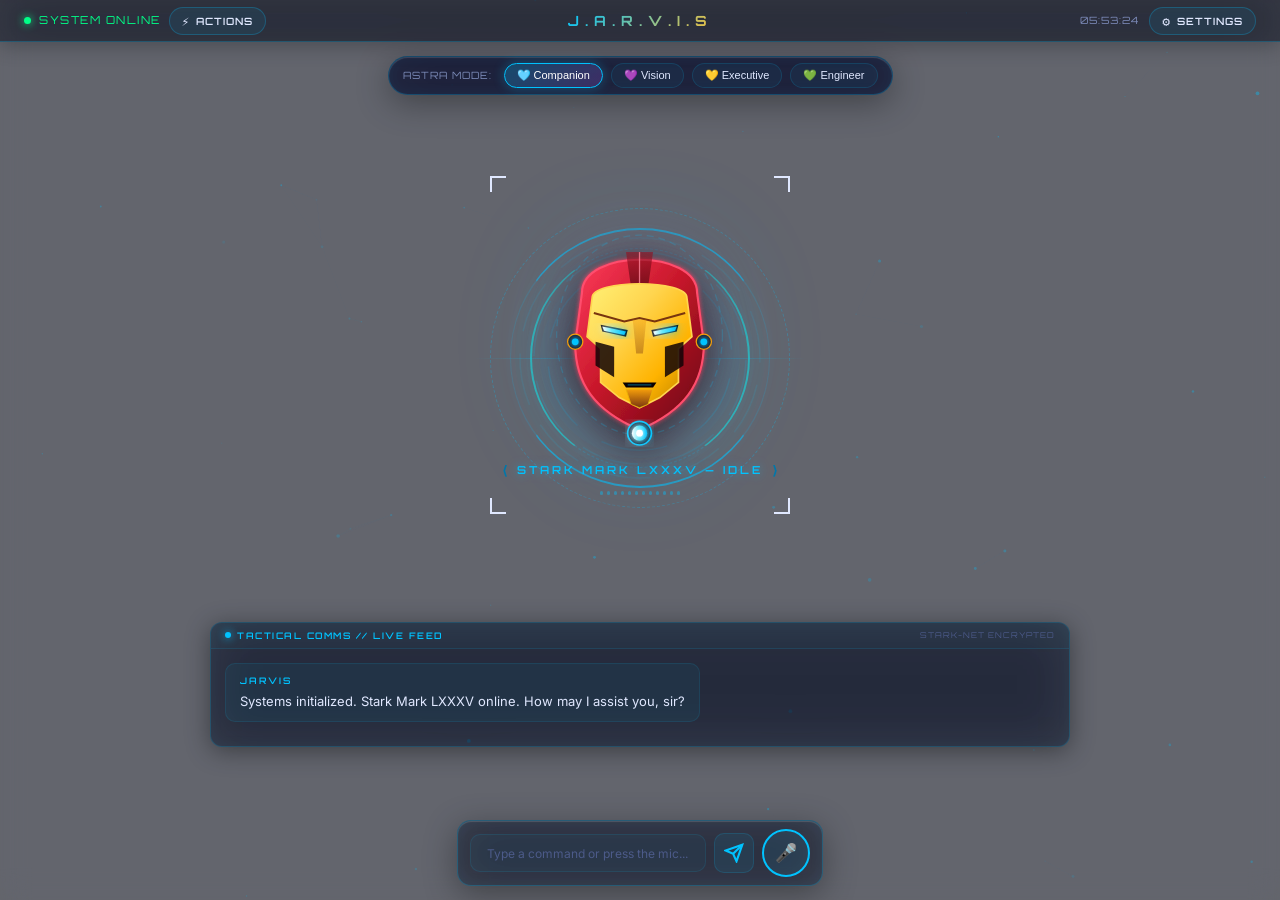
==== commit bca86f2a: "feat: add Iron Man Mark 85 HUD centerpiece, Quick Actions overlay drawer, and confidential system st" ====
--- a/docs/index.html
+++ b/docs/index.html
@@ -2,12 +2,8 @@
 <html lang="en">
 <head>
     <meta charset="UTF-8">
-    <meta name="viewport" content="width=device-width, initial-scale=1.0, user-scalable=no">
-    <title>J.A.R.V.I.S — AI Assistant</title>
-    <meta name="description" content="Iron Man inspired AI voice assistant. Talk to JARVIS from any device — voice recognition, GPT brain, and quick actions.">
-    <meta name="theme-color" content="#060a1a">
-    <meta name="apple-mobile-web-app-capable" content="yes">
-    <meta name="apple-mobile-web-app-status-bar-style" content="black-translucent">
+    <meta name="viewport" content="width=device-width, initial-scale=1.0">
+    <title>J.A.R.V.I.S — Web Edition</title>
     <link rel="preconnect" href="https://fonts.googleapis.com">
     <link rel="preconnect" href="https://fonts.gstatic.com" crossorigin>
     <link href="https://fonts.googleapis.com/css2?family=Orbitron:wght@400;500;600;700;900&family=Inter:wght@300;400;500;600&display=swap" rel="stylesheet">
@@ -22,25 +18,32 @@
         <div class="status-left">
             <span class="status-dot"></span>
             <span id="status-text">SYSTEM ONLINE</span>
+            <button id="actions-toggle-btn" class="settings-btn actions-btn-toggle" title="Quick Actions">
+                <span class="settings-icon">⚡</span>
+                <span class="settings-btn-text">ACTIONS</span>
+            </button>
         </div>
         <div class="status-center">
             <span class="logo-text">J.A.R.V.I.S</span>
         </div>
         <div class="status-right">
             <span id="clock"></span>
+            <button id="settings-toggle-btn" class="settings-btn" title="Settings">
+                <span class="settings-icon">⚙️</span>
+                <span class="settings-btn-text">SETTINGS</span>
+            </button>
         </div>
     </header>
 
     <!-- Main container -->
     <main id="app">
-        <!-- Left panel: Quick Actions -->
-        <aside id="actions-panel" class="glass-panel">
-            <h3 class="panel-title">QUICK ACTIONS</h3>
+        <!-- Quick Actions Drawer (Overlay Popup like Settings) -->
+        <aside id="actions-panel" class="glass-panel actions-drawer">
+            <div class="drawer-header">
+                <h3 class="panel-title" style="border-bottom: none; padding: 0;">QUICK ACTIONS</h3>
+                <button id="close-actions-btn" class="close-btn" title="Close Actions">✕</button>
+            </div>
             <div class="actions-grid">
-                <button class="action-btn" data-cmd="what's on my screen" id="btn-vision">
-                    <div class="action-icon">👁️</div>
-                    <span>Vision</span>
-                </button>
                 <button class="action-btn" data-cmd="show my notes" id="btn-notes">
                     <div class="action-icon">📝</div>
                     <span>Notes</span>
@@ -69,13 +72,9 @@
                     <div class="action-icon">◈</div>
                     <span>ChatGPT</span>
                 </button>
-                <button class="action-btn" data-cmd="what time" id="btn-time">
-                    <div class="action-icon">⏱</div>
-                    <span>Time</span>
-                </button>
-                <button class="action-btn" data-cmd="who are you" id="btn-identity">
-                    <div class="action-icon">🤖</div>
-                    <span>About</span>
+                <button class="action-btn" data-cmd="open vs code" id="btn-vscode">
+                    <div class="action-icon">⟨⟩</div>
+                    <span>VS Code</span>
                 </button>
                 <button class="action-btn" data-cmd="clear history" id="btn-clear">
                     <div class="action-icon">🗑</div>
@@ -84,7 +83,7 @@
             </div>
         </aside>
 
-        <!-- Center: Orb + Conversation -->
+        <!-- Center: Iron Man HUD Centerpiece + Controls -->
         <section id="center-panel">
             <!-- Astra Mode Selector -->
             <div id="astra-mode-bar" class="glass-panel">
@@ -95,23 +94,162 @@
                 <button class="mode-btn" data-mode="engineer" id="mode-engineer">💚 Engineer</button>
             </div>
 
-            <!-- Jarvis Orb -->
-            <div id="orb-container">
-                <canvas id="orb-canvas" width="220" height="220"></canvas>
-                <div id="orb-label">IDLE</div>
-            </div>
-
-            <!-- Conversation log -->
-            <div id="conversation" class="glass-panel">
+            <!-- Iron Man HUD Graphic Centerpiece -->
+            <div id="orb-container" class="ironman-stage idle">
+                <!-- Background holographic canvas for arc reactor glow -->
+                <canvas id="orb-canvas" width="320" height="280" class="ironman-canvas"></canvas>
+                
+                <!-- Holographic HUD Rings & Target Reticles -->
+                <div class="hud-ring hud-ring-outer"></div>
+                <div class="hud-ring hud-ring-mid"></div>
+                <div class="hud-ring hud-ring-inner"></div>
+                <div class="hud-corner hud-corner-tl"></div>
+                <div class="hud-corner hud-corner-tr"></div>
+                <div class="hud-corner hud-corner-bl"></div>
+                <div class="hud-corner hud-corner-br"></div>
+                <div class="hud-reticle-horiz"></div>
+
+                <!-- Iron Man Mark 85 Helmet SVG -->
+                <div class="ironman-mask-wrapper">
+                    <svg class="ironman-svg" viewBox="0 0 240 280" width="220" height="260">
+                        <defs>
+                            <linearGradient id="stark-red" x1="0%" y1="0%" x2="100%" y2="100%">
+                                <stop offset="0%" stop-color="#ff3b5c"/>
+                                <stop offset="45%" stop-color="#c9182b"/>
+                                <stop offset="85%" stop-color="#800a18"/>
+                                <stop offset="100%" stop-color="#4d040c"/>
+                            </linearGradient>
+                            <linearGradient id="stark-red-dark" x1="0%" y1="0%" x2="0%" y2="100%">
+                                <stop offset="0%" stop-color="#990f20"/>
+                                <stop offset="100%" stop-color="#3d0309"/>
+                            </linearGradient>
+                            <linearGradient id="stark-gold" x1="0%" y1="0%" x2="100%" y2="100%">
+                                <stop offset="0%" stop-color="#fff176"/>
+                                <stop offset="35%" stop-color="#ffd54f"/>
+                                <stop offset="70%" stop-color="#ffb300"/>
+                                <stop offset="100%" stop-color="#b27b00"/>
+                            </linearGradient>
+                            <linearGradient id="stark-gold-dark" x1="0%" y1="0%" x2="0%" y2="100%">
+                                <stop offset="0%" stop-color="#f59e0b"/>
+                                <stop offset="100%" stop-color="#78350f"/>
+                            </linearGradient>
+                            <linearGradient id="eye-cyan" x1="0%" y1="0%" x2="100%" y2="0%">
+                                <stop offset="0%" stop-color="#ffffff"/>
+                                <stop offset="40%" stop-color="#67e8f9"/>
+                                <stop offset="100%" stop-color="#00c3ff"/>
+                            </linearGradient>
+                            <filter id="ironman-glow" x="-40%" y="-40%" width="180%" height="180%">
+                                <feGaussianBlur stdDeviation="4" result="blur1"/>
+                                <feGaussianBlur stdDeviation="8" result="blur2"/>
+                                <feMerge>
+                                    <feMergeNode in="blur2"/>
+                                    <feMergeNode in="blur1"/>
+                                    <feMergeNode in="SourceGraphic"/>
+                                </feMerge>
+                            </filter>
+                            <filter id="eye-glow-soft" x="-50%" y="-50%" width="200%" height="200%">
+                                <feGaussianBlur stdDeviation="2.5" result="blur"/>
+                                <feMerge>
+                                    <feMergeNode in="blur"/>
+                                    <feMergeNode in="SourceGraphic"/>
+                                </feMerge>
+                            </filter>
+                        </defs>
+
+                        <!-- Outer Armor Energy Field -->
+                        <ellipse cx="120" cy="140" rx="98" ry="118" fill="none" stroke="rgba(0, 195, 255, 0.2)" stroke-width="1.5" stroke-dasharray="8 6"/>
+
+                        <!-- Helmet Outer Shell (Stark Crimson Cranium) -->
+                        <path d="M 52 90 C 52 38, 188 38, 188 90 L 196 150 C 196 198, 172 230, 120 252 C 68 230, 44 198, 44 150 Z" 
+                              fill="url(#stark-red)" stroke="#ff4d6d" stroke-width="2.5" filter="url(#eye-glow-soft)"/>
+
+                        <!-- Forehead Plate Center Ridge -->
+                        <path d="M 104 42 L 136 42 L 130 84 L 110 84 Z" fill="url(#stark-red-dark)" opacity="0.6"/>
+                        <line x1="120" y1="42" x2="120" y2="82" stroke="#ff8599" stroke-width="1.5" opacity="0.8"/>
+
+                        <!-- Temple Nodes / Audio Sensors -->
+                        <circle cx="44" cy="148" r="9" fill="#1e293b" stroke="#f59e0b" stroke-width="1.5"/>
+                        <circle cx="44" cy="148" r="4" fill="#00c3ff" filter="url(#eye-glow-soft)"/>
+                        <circle cx="196" cy="148" r="9" fill="#1e293b" stroke="#f59e0b" stroke-width="1.5"/>
+                        <circle cx="196" cy="148" r="4" fill="#00c3ff" filter="url(#eye-glow-soft)"/>
+
+                        <!-- Gold Faceplate Main Contour -->
+                        <path d="M 64 96 C 64 74, 176 74, 176 96 L 182 142 L 166 156 L 166 196 L 144 214 L 120 226 L 96 214 L 74 196 L 74 156 L 58 142 Z" 
+                              fill="url(#stark-gold)" stroke="#ffd54f" stroke-width="2"/>
+
+                        <!-- Brow Overhang Accent -->
+                        <path d="M 66 114 L 102 124 L 120 120 L 138 124 L 174 114" fill="none" stroke="#78350f" stroke-width="2.5"/>
+
+                        <!-- Cheek Armor Recesses -->
+                        <polygon points="68,148 90,154 90,190 68,176" fill="#120306" opacity="0.85"/>
+                        <polygon points="172,148 150,154 150,190 172,176" fill="#120306" opacity="0.85"/>
+
+                        <!-- Nose / Center Ridge -->
+                        <path d="M 112 122 L 128 122 L 124 162 L 116 162 Z" fill="url(#stark-gold-dark)" opacity="0.4"/>
+
+                        <!-- Mouth Grille / Lower Ventilation -->
+                        <path d="M 100 196 L 140 196 L 136 202 L 104 202 Z" fill="#090103"/>
+                        <line x1="106" y1="199" x2="134" y2="199" stroke="#00c3ff" stroke-width="1" opacity="0.6"/>
+
+                        <!-- Chin Guard Plate -->
+                        <polygon points="104,204 136,204 130,222 120,226 110,222" fill="url(#stark-gold-dark)" stroke="#eab308" stroke-width="1"/>
+
+                        <!-- ICONIC GLOWING SLANTED EYES -->
+                        <polygon points="74,128 106,134 104,142 76,136" fill="#0a0205"/>
+                        <polygon points="76,130 104,136 102,140 78,135" fill="url(#eye-cyan)" filter="url(#ironman-glow)" class="ironman-eye eye-left"/>
+
+                        <polygon points="166,128 134,134 136,142 164,136" fill="#0a0205"/>
+                        <polygon points="164,130 136,136 138,140 162,135" fill="url(#eye-cyan)" filter="url(#ironman-glow)" class="ironman-eye eye-right"/>
+
+                        <!-- Arc Reactor Core Emitter -->
+                        <circle cx="120" cy="256" r="14" fill="#0f172a" stroke="#00c3ff" stroke-width="2"/>
+                        <circle cx="120" cy="256" r="9" fill="url(#eye-cyan)" filter="url(#ironman-glow)" class="ironman-arc-core"/>
+                        <circle cx="120" cy="256" r="4" fill="#ffffff" filter="url(#eye-glow-soft)"/>
+                    </svg>
+                </div>
+
+                <!-- Telemetry Status Label -->
+                <div class="ironman-telemetry">
+                    <span class="telemetry-bracket">⟨</span>
+                    <span id="orb-label" class="ironman-label">STARK MARK LXXXV — IDLE</span>
+                    <span class="telemetry-bracket">⟩</span>
+                </div>
+
+                <!-- Voice Equalizer Bars -->
+                <div class="hud-voice-bars" id="hud-voice-bars">
+                    <span class="vbar"></span>
+                    <span class="vbar"></span>
+                    <span class="vbar"></span>
+                    <span class="vbar"></span>
+                    <span class="vbar"></span>
+                    <span class="vbar"></span>
+                    <span class="vbar"></span>
+                    <span class="vbar"></span>
+                    <span class="vbar"></span>
+                    <span class="vbar"></span>
+                    <span class="vbar"></span>
+                    <span class="vbar"></span>
+                </div>
+            </div>
+
+            <!-- Holographic Communication HUD (Tactical Live Comms Feed) -->
+            <div id="conversation" class="hologram-hud-feed glass-panel">
+                <div class="hud-feed-header">
+                    <div class="feed-header-left">
+                        <span class="feed-dot"></span>
+                        <span class="hud-feed-title">TACTICAL COMMS // LIVE FEED</span>
+                    </div>
+                    <span class="feed-protocol">STARK-NET ENCRYPTED</span>
+                </div>
                 <div id="messages">
-                    <div class="message jarvis-msg" style="animation-delay: 0.1s;">
+                    <div class="message jarvis-msg">
                         <span class="msg-sender">JARVIS</span>
-                        <span class="msg-text">Systems initialized. All modules online. How may I assist you, sir?</span>
+                        <span class="msg-text">Systems initialized. Stark Mark LXXXV online. How may I assist you, sir?</span>
                     </div>
                 </div>
             </div>
 
-            <!-- Input bar -->
+            <!-- Input Bar -->
             <div id="input-bar" class="glass-panel">
                 <input type="text" id="text-input" placeholder="Type a command or press the mic..." autocomplete="off" spellcheck="false">
                 <button id="send-btn" title="Send">
@@ -124,29 +262,37 @@
             </div>
         </section>
 
-        <!-- Right panel: Settings & Info -->
-        <aside id="info-panel" class="glass-panel">
-            <h3 class="panel-title">SYSTEM INFO</h3>
-            <div class="info-section">
-                <div class="info-row">
-                    <span class="info-label">Brain</span>
-                    <span class="info-value" id="brain-status">Set API Key</span>
-                </div>
-                <div class="info-row">
-                    <span class="info-label">Voice</span>
-                    <span class="info-value">Web Speech</span>
-                </div>
-                <div class="info-row">
-                    <span class="info-label">Ears</span>
-                    <span class="info-value" id="ears-status">Checking...</span>
-                </div>
-                <div class="info-row">
-                    <span class="info-label">Platform</span>
-                    <span class="info-value" id="platform-info">Web</span>
-                </div>
-            </div>
-
-            <h3 class="panel-title" style="margin-top: 24px;">SETTINGS</h3>
+        <!-- Right panel: Settings & Info Drawer (Modal Popup Overlay) -->
+        <aside id="info-panel" class="glass-panel settings-drawer">
+            <div class="drawer-header">
+                <h3 class="panel-title" style="border-bottom: none; padding: 0;">CONTROL CENTER</h3>
+                <button id="close-settings-btn" class="close-btn" title="Close Settings">✕</button>
+            </div>
+            <h3 class="panel-title">SYSTEM INFO <span class="confidential-badge">🔒 CONFIDENTIAL</span></h3>
+            <div class="info-section confidential-section">
+                <div class="info-row">
+                    <span class="info-label">Brain Status</span>
+                    <span class="info-value confidential-val" id="brain-status"><span class="confidential-stamp">CLASSIFIED</span> ASTRA CORE // LVL 5</span>
+                </div>
+                <div class="info-row">
+                    <span class="info-label">Voice Core</span>
+                    <span class="info-value confidential-val"><span class="confidential-stamp">ENCRYPTED</span> SAPI5 NEURAL V3</span>
+                </div>
+                <div class="info-row">
+                    <span class="info-label">Acoustic SR</span>
+                    <span class="info-value confidential-val"><span class="confidential-stamp">RESTRICTED</span> STARK NEURAL SR</span>
+                </div>
+                <div class="info-row">
+                    <span class="info-label">Security Protocol</span>
+                    <span class="info-value confidential-val"><span class="confidential-stamp">AUTHORIZED</span> STARK LEVEL 5</span>
+                </div>
+                <div class="info-row">
+                    <span class="info-label">Clearance Tier</span>
+                    <span class="info-value confidential-val"><span class="confidential-stamp">EYES ONLY</span> TACTICAL OVERRIDE</span>
+                </div>
+            </div>
+
+            <h3 class="panel-title" style="margin-top: 20px;">SETTINGS</h3>
             <div class="info-section">
                 <div class="setting-row">
                     <span>Voice Output</span>
@@ -155,9 +301,12 @@
                         <span class="toggle-slider"></span>
                     </label>
                 </div>
-                <div class="setting-row setting-apikey">
-                    <span>API Key</span>
-                    <button id="apikey-btn" class="apikey-button">Set Key</button>
+                <div class="setting-row">
+                    <span>Auto-Listen</span>
+                    <label class="toggle-switch">
+                        <input type="checkbox" id="autolisten-toggle">
+                        <span class="toggle-slider"></span>
+                    </label>
                 </div>
                 <div class="setting-col">
                     <label class="setting-label">Voice Persona</label>
@@ -172,10 +321,10 @@
                     </div>
                     <input type="range" id="voice-speed-range" class="glass-range" min="100" max="260" value="175" step="5">
                 </div>
-                <button id="test-voice-btn" class="glass-btn-full" style="margin-top: 8px;">🔊 Test Voice</button>
-            </div>
-
-            <h3 class="panel-title" style="margin-top: 24px;">VOICE COMMANDS</h3>
+                <button id="apikey-btn" class="glass-btn-full" style="margin-top: 10px;">🔑 Configure OpenAI Key</button>
+            </div>
+
+            <h3 class="panel-title" style="margin-top: 20px;">VOICE COMMANDS</h3>
             <div class="help-list">
                 <div class="help-item">"Open YouTube / Google"</div>
                 <div class="help-item">"Search [query]"</div>
--- a/docs/style.css
+++ b/docs/style.css
@@ -141,12 +141,16 @@
 #app {
     position: relative;
     z-index: 1;
-    display: grid;
-    grid-template-columns: 200px 1fr 220px;
-    gap: 14px;
-    padding: 56px 14px 14px;
+    display: flex;
+    flex-direction: column;
+    align-items: center;
+    justify-content: space-between;
+    padding: 56px 20px 14px;
     height: 100vh;
     width: 100%;
+    max-width: 1200px;
+    margin: 0 auto;
+    box-sizing: border-box;
 }
 
 /* GLASS PANEL */
@@ -182,11 +186,30 @@
     text-transform: uppercase;
 }
 
-/* LEFT PANEL — QUICK ACTIONS */
-#actions-panel {
+/* QUICK ACTIONS DRAWER (POPUP OVERLAY LIKE SETTINGS) */
+#actions-panel, .actions-drawer {
+    position: fixed !important;
+    top: 50px;
+    left: 16px;
+    width: 320px;
+    max-height: calc(100vh - 66px);
+    z-index: 1000;
     overflow-y: auto;
     scrollbar-width: thin;
     scrollbar-color: var(--accent-blue-dim) transparent;
+    display: none;
+    opacity: 0;
+    transform: translateY(-12px) scale(0.96);
+    transition: opacity 0.3s cubic-bezier(0.4, 0, 0.2, 1), transform 0.3s cubic-bezier(0.4, 0, 0.2, 1);
+    box-shadow: 0 16px 48px rgba(0, 0, 0, 0.6), 0 0 30px rgba(0, 195, 255, 0.2) !important;
+    border: 1px solid rgba(0, 195, 255, 0.4) !important;
+    backdrop-filter: blur(30px) saturate(190%) !important;
+    -webkit-backdrop-filter: blur(30px) saturate(190%) !important;
+}
+
+#actions-panel.open, .actions-drawer.open {
+    display: block !important;
+    animation: drawer-slide-down 0.3s cubic-bezier(0.16, 1, 0.3, 1) forwards;
 }
 
 .actions-grid {
@@ -249,55 +272,398 @@
 #center-panel {
     display: flex;
     flex-direction: column;
+    align-items: center;
+    justify-content: space-between;
+    width: 100%;
+    max-width: 860px;
+    height: 100%;
     gap: 10px;
     min-height: 0;
-}
-
-#orb-container {
-    display: flex;
-    flex-direction: column;
+    flex: 1;
+}
+
+#astra-mode-bar {
+    display: flex;
     align-items: center;
     justify-content: center;
-    padding: 12px 0 6px;
-    flex-shrink: 0;
-}
-
-#orb-canvas {
-    filter: drop-shadow(0 0 30px rgba(0, 195, 255, 0.3));
-    transition: filter 0.5s ease;
-}
-
-#orb-canvas.listening {
-    filter: drop-shadow(0 0 50px rgba(0, 255, 136, 0.5));
-}
-
-#orb-canvas.thinking {
-    filter: drop-shadow(0 0 50px rgba(240, 192, 64, 0.5));
-}
-
-#orb-canvas.speaking {
-    filter: drop-shadow(0 0 50px rgba(0, 195, 255, 0.6));
-}
-
-#orb-label {
+    gap: 8px;
+    padding: 6px 14px;
+    border-radius: 30px;
+    background: rgba(10, 16, 48, 0.7);
+    border: 1px solid var(--glass-border);
+}
+
+.mode-label {
     font-family: var(--font-display);
     font-size: 10px;
-    letter-spacing: 4px;
+    letter-spacing: 1px;
+    color: var(--text-secondary);
+    margin-right: 4px;
+}
+
+.mode-btn {
+    background: rgba(0, 195, 255, 0.05);
+    border: 1px solid rgba(0, 195, 255, 0.15);
+    color: var(--text-primary);
+    padding: 5px 12px;
+    border-radius: 20px;
+    font-size: 11px;
+    font-weight: 500;
+    cursor: pointer;
+    transition: all 0.3s cubic-bezier(0.4, 0, 0.2, 1);
+}
+
+.mode-btn:hover {
+    border-color: var(--accent-blue);
+    background: rgba(0, 195, 255, 0.15);
+    transform: translateY(-1px);
+}
+
+.mode-btn.active {
+    background: linear-gradient(135deg, rgba(0, 195, 255, 0.25), rgba(157, 78, 221, 0.25));
+    border-color: var(--accent-blue);
+    color: #ffffff;
+    box-shadow: 0 0 12px rgba(0, 195, 255, 0.3);
+}
+
+.mode-btn[data-mode="vision"].active {
+    border-color: #9d4edd;
+    box-shadow: 0 0 12px rgba(157, 78, 221, 0.4);
+}
+
+.mode-btn[data-mode="executive"].active {
+    border-color: var(--accent-gold);
+    box-shadow: 0 0 12px rgba(240, 192, 64, 0.4);
+}
+
+.mode-btn[data-mode="engineer"].active {
+    border-color: var(--accent-green);
+    box-shadow: 0 0 12px rgba(0, 255, 136, 0.4);
+}
+
+/* ============================================================
+   IRON MAN HUD CENTERPIECE (STARK MARK LXXXV)
+   ============================================================ */
+#orb-container, .ironman-stage {
+    position: relative;
+    flex: 1;
+    display: flex;
+    flex-direction: column;
+    align-items: center;
+    justify-content: center;
+    width: 100%;
+    min-height: 270px;
+    max-height: 380px;
+    padding: 6px 0;
+}
+
+.ironman-canvas {
+    position: absolute;
+    top: 50%;
+    left: 50%;
+    transform: translate(-50%, -50%);
+    pointer-events: none;
+    z-index: 0;
+    opacity: 0.85;
+}
+
+/* Holographic HUD Rings */
+.hud-ring {
+    position: absolute;
+    top: 50%;
+    left: 50%;
+    transform: translate(-50%, -50%);
+    border-radius: 50%;
+    pointer-events: none;
+    z-index: 1;
+    transition: all 0.5s ease;
+}
+
+.hud-ring-outer {
+    width: 300px;
+    height: 300px;
+    border: 1px dashed rgba(0, 195, 255, 0.28);
+    animation: rotate-cw 28s linear infinite;
+}
+
+.hud-ring-mid {
+    width: 260px;
+    height: 260px;
+    border: 1px solid rgba(0, 195, 255, 0.15);
+    border-top: 2px solid rgba(0, 195, 255, 0.6);
+    border-bottom: 2px solid rgba(0, 195, 255, 0.6);
+    animation: rotate-ccw 18s linear infinite;
+}
+
+.hud-ring-inner {
+    width: 220px;
+    height: 220px;
+    border: 1px dashed rgba(0, 195, 255, 0.2);
+    border-left: 2px solid rgba(0, 255, 255, 0.5);
+    border-right: 2px solid rgba(0, 255, 255, 0.5);
+    animation: rotate-cw 12s linear infinite;
+}
+
+@keyframes rotate-cw {
+    from { transform: translate(-50%, -50%) rotate(0deg); }
+    to { transform: translate(-50%, -50%) rotate(360deg); }
+}
+
+@keyframes rotate-ccw {
+    from { transform: translate(-50%, -50%) rotate(0deg); }
+    to { transform: translate(-50%, -50%) rotate(-360deg); }
+}
+
+/* HUD Corner Brackets */
+.hud-corner {
+    position: absolute;
+    width: 16px;
+    height: 16px;
+    border-color: rgba(0, 195, 255, 0.5);
+    pointer-events: none;
+    z-index: 1;
+}
+
+.hud-corner-tl { top: 8px; left: calc(50% - 150px); border-top: 2px solid; border-left: 2px solid; }
+.hud-corner-tr { top: 8px; right: calc(50% - 150px); border-top: 2px solid; border-right: 2px solid; }
+.hud-corner-bl { bottom: 34px; left: calc(50% - 150px); border-bottom: 2px solid; border-left: 2px solid; }
+.hud-corner-br { bottom: 34px; right: calc(50% - 150px); border-bottom: 2px solid; border-right: 2px solid; }
+
+.hud-reticle-horiz {
+    position: absolute;
+    top: 50%;
+    left: calc(50% - 165px);
+    width: 330px;
+    height: 1px;
+    background: linear-gradient(90deg, transparent, rgba(0, 195, 255, 0.25), transparent 45%, transparent 55%, rgba(0, 195, 255, 0.25), transparent);
+    pointer-events: none;
+    z-index: 1;
+}
+
+/* Iron Man Mask Wrapper */
+.ironman-mask-wrapper {
+    position: relative;
+    z-index: 2;
+    display: flex;
+    align-items: center;
+    justify-content: center;
+    filter: drop-shadow(0 0 25px rgba(255, 59, 92, 0.35)) drop-shadow(0 0 45px rgba(0, 195, 255, 0.25));
+    animation: ironman-hover 4s ease-in-out infinite;
+    transition: all 0.5s ease;
+}
+
+@keyframes ironman-hover {
+    0%, 100% { transform: translateY(0); }
+    50% { transform: translateY(-7px); }
+}
+
+.ironman-svg {
+    max-height: 240px;
+    width: auto;
+    filter: drop-shadow(0 8px 24px rgba(0, 0, 0, 0.7));
+}
+
+/* Eye and Core Glowing Animations */
+.ironman-eye {
+    transition: all 0.3s ease;
+    animation: eye-breathe 3s ease-in-out infinite;
+}
+
+@keyframes eye-breathe {
+    0%, 100% { opacity: 0.9; filter: drop-shadow(0 0 6px #00ffff); }
+    50% { opacity: 1; filter: drop-shadow(0 0 14px #00ffff) drop-shadow(0 0 22px #0088ff); }
+}
+
+.ironman-arc-core {
+    animation: arc-pulse 2.5s ease-in-out infinite;
+}
+
+@keyframes arc-pulse {
+    0%, 100% { filter: drop-shadow(0 0 5px #00e5ff); opacity: 0.85; }
+    50% { filter: drop-shadow(0 0 16px #00e5ff) drop-shadow(0 0 24px #00aaff); opacity: 1; }
+}
+
+/* State Reactions */
+.ironman-stage.listening .hud-ring-outer,
+.ironman-stage.listening .hud-ring-mid {
+    border-color: rgba(0, 255, 136, 0.6);
+    box-shadow: 0 0 20px rgba(0, 255, 136, 0.3);
+}
+.ironman-stage.listening .hud-corner {
+    border-color: var(--accent-green);
+}
+.ironman-stage.listening .ironman-eye {
+    fill: #00ff88;
+    filter: drop-shadow(0 0 18px #00ff88) drop-shadow(0 0 28px #00ffaa);
+    animation: eye-listening 1.2s ease-in-out infinite;
+}
+@keyframes eye-listening {
+    0%, 100% { opacity: 0.85; transform: scale(1); }
+    50% { opacity: 1; transform: scale(1.05); }
+}
+.ironman-stage.listening .ironman-mask-wrapper {
+    filter: drop-shadow(0 0 35px rgba(0, 255, 136, 0.5));
+}
+
+.ironman-stage.thinking .hud-ring-outer {
+    animation: rotate-cw 7s linear infinite;
+    border-color: rgba(240, 192, 64, 0.6);
+}
+.ironman-stage.thinking .hud-ring-mid {
+    animation: rotate-ccw 5s linear infinite;
+    border-color: rgba(240, 192, 64, 0.6);
+}
+.ironman-stage.thinking .hud-corner {
+    border-color: var(--accent-gold);
+}
+.ironman-stage.thinking .ironman-eye {
+    fill: #ffe066;
+    filter: drop-shadow(0 0 18px #ffb300) drop-shadow(0 0 28px #ff9100);
+    animation: eye-thinking 0.8s ease-in-out infinite;
+}
+@keyframes eye-thinking {
+    0%, 100% { opacity: 0.7; }
+    50% { opacity: 1; }
+}
+.ironman-stage.thinking .ironman-mask-wrapper {
+    filter: drop-shadow(0 0 35px rgba(240, 192, 64, 0.5));
+}
+
+.ironman-stage.speaking .ironman-eye {
+    animation: eye-speaking 0.35s ease-in-out infinite alternate;
+}
+@keyframes eye-speaking {
+    0% { filter: drop-shadow(0 0 10px #00ffff); opacity: 0.85; }
+    100% { filter: drop-shadow(0 0 25px #00ffff) drop-shadow(0 0 35px #00aaff); opacity: 1; }
+}
+.ironman-stage.speaking .ironman-arc-core {
+    animation: arc-speaking 0.35s ease-in-out infinite alternate;
+}
+@keyframes arc-speaking {
+    0% { filter: drop-shadow(0 0 8px #00ffff); }
+    100% { filter: drop-shadow(0 0 24px #00ffff) drop-shadow(0 0 35px #00c3ff); }
+}
+
+/* Telemetry readout */
+.ironman-telemetry {
+    position: relative;
+    z-index: 2;
+    display: flex;
+    align-items: center;
+    gap: 8px;
+    margin-top: 6px;
+}
+.telemetry-bracket {
+    color: var(--accent-blue-dim);
+    font-family: var(--font-display);
+    font-size: 13px;
+    font-weight: 700;
+}
+.ironman-label {
+    font-family: var(--font-display);
+    font-size: 11px;
+    letter-spacing: 3px;
+    font-weight: 600;
     color: var(--accent-blue);
-    margin-top: 6px;
+    text-shadow: 0 0 10px rgba(0, 195, 255, 0.5);
     transition: color var(--transition);
 }
-
-#orb-label.listening {
-    color: var(--accent-green);
-}
-
-#orb-label.thinking {
-    color: var(--accent-gold);
-}
-
-#orb-label.speaking {
+.ironman-label.listening { color: var(--accent-green); text-shadow: 0 0 10px rgba(0, 255, 136, 0.6); }
+.ironman-label.thinking { color: var(--accent-gold); text-shadow: 0 0 10px rgba(240, 192, 64, 0.6); }
+.ironman-label.speaking { color: #00ffff; text-shadow: 0 0 12px rgba(0, 255, 255, 0.7); }
+
+/* Voice Equalizer Visualizer Bars */
+.hud-voice-bars {
+    display: flex;
+    align-items: center;
+    justify-content: center;
+    gap: 4px;
+    height: 18px;
+    margin-top: 4px;
+    z-index: 2;
+}
+.vbar {
+    width: 3px;
+    height: 4px;
+    background: rgba(0, 195, 255, 0.4);
+    border-radius: 2px;
+    transition: height 0.15s ease, background 0.3s ease;
+}
+.hud-voice-bars.active .vbar {
+    background: var(--accent-blue);
+    animation: vbar-dance 0.7s ease-in-out infinite alternate;
+}
+.hud-voice-bars.active .vbar:nth-child(2) { animation-delay: 0.1s; }
+.hud-voice-bars.active .vbar:nth-child(3) { animation-delay: 0.2s; }
+.hud-voice-bars.active .vbar:nth-child(4) { animation-delay: 0.3s; }
+.hud-voice-bars.active .vbar:nth-child(5) { animation-delay: 0.15s; }
+.hud-voice-bars.active .vbar:nth-child(6) { animation-delay: 0.25s; }
+.hud-voice-bars.active .vbar:nth-child(7) { animation-delay: 0.05s; }
+.hud-voice-bars.active .vbar:nth-child(8) { animation-delay: 0.35s; }
+.hud-voice-bars.active .vbar:nth-child(9) { animation-delay: 0.2s; }
+.hud-voice-bars.active .vbar:nth-child(10) { animation-delay: 0.1s; }
+.hud-voice-bars.active .vbar:nth-child(11) { animation-delay: 0.3s; }
+.hud-voice-bars.active .vbar:nth-child(12) { animation-delay: 0.15s; }
+
+@keyframes vbar-dance {
+    0% { height: 4px; }
+    50% { height: 16px; box-shadow: 0 0 8px rgba(0, 195, 255, 0.8); }
+    100% { height: 8px; }
+}
+
+/* ============================================================
+   HOLOGRAPHIC TACTICAL COMMS FEED
+   ============================================================ */
+.hologram-hud-feed {
+    width: 100%;
+    max-height: 125px;
+    min-height: 75px;
+    display: flex;
+    flex-direction: column;
+    overflow: hidden;
+    background: rgba(8, 16, 40, 0.45);
+    border: 1px solid rgba(0, 195, 255, 0.2);
+    border-radius: 12px;
+    box-shadow: 0 4px 24px rgba(0, 0, 0, 0.4), inset 0 0 15px rgba(0, 195, 255, 0.04);
+}
+
+.hud-feed-header {
+    display: flex;
+    align-items: center;
+    justify-content: space-between;
+    padding: 6px 14px;
+    border-bottom: 1px solid rgba(0, 195, 255, 0.12);
+    background: rgba(0, 195, 255, 0.03);
+}
+
+.feed-header-left {
+    display: flex;
+    align-items: center;
+    gap: 6px;
+}
+
+.feed-dot {
+    width: 6px;
+    height: 6px;
+    border-radius: 50%;
+    background: var(--accent-blue);
+    box-shadow: 0 0 8px var(--accent-blue);
+    animation: status-pulse 2s infinite;
+}
+
+.hud-feed-title {
+    font-family: var(--font-display);
+    font-size: 9px;
+    letter-spacing: 1.5px;
     color: var(--accent-blue);
+    font-weight: 600;
+}
+
+.feed-protocol {
+    font-family: var(--font-display);
+    font-size: 8px;
+    letter-spacing: 1px;
+    color: var(--text-dim);
 }
 
 /* CONVERSATION */
@@ -518,6 +884,115 @@
     scrollbar-color: var(--accent-blue-dim) transparent;
 }
 
+/* Settings Toggle Button in Header */
+.settings-btn {
+    display: flex;
+    align-items: center;
+    gap: 6px;
+    background: rgba(0, 195, 255, 0.08);
+    border: 1px solid rgba(0, 195, 255, 0.25);
+    color: var(--text-primary);
+    padding: 5px 12px;
+    border-radius: 20px;
+    font-family: var(--font-display);
+    font-size: 10px;
+    font-weight: 600;
+    letter-spacing: 1px;
+    cursor: pointer;
+    transition: all 0.3s cubic-bezier(0.4, 0, 0.2, 1);
+}
+
+.settings-btn:hover {
+    background: rgba(0, 195, 255, 0.2);
+    border-color: var(--accent-blue);
+    box-shadow: 0 0 15px rgba(0, 195, 255, 0.3);
+    transform: translateY(-1px);
+}
+
+.settings-btn.active {
+    background: rgba(0, 195, 255, 0.25);
+    border-color: var(--accent-blue);
+    box-shadow: 0 0 20px rgba(0, 195, 255, 0.4);
+}
+
+.settings-icon {
+    font-size: 13px;
+    transition: transform 0.4s ease;
+}
+
+.settings-btn:hover .settings-icon,
+.settings-btn.active .settings-icon {
+    transform: rotate(90deg);
+}
+
+/* SETTINGS DRAWER (TOP-RIGHT OVERLAY POPUP) */
+#info-panel, .settings-drawer {
+    position: fixed !important;
+    top: 50px;
+    right: 16px;
+    width: 320px;
+    max-height: calc(100vh - 66px);
+    z-index: 1000;
+    overflow-y: auto;
+    scrollbar-width: thin;
+    scrollbar-color: var(--accent-blue-dim) transparent;
+    display: none;
+    opacity: 0;
+    transform: translateY(-12px) scale(0.96);
+    transition: opacity 0.3s cubic-bezier(0.4, 0, 0.2, 1), transform 0.3s cubic-bezier(0.4, 0, 0.2, 1);
+    box-shadow: 0 16px 48px rgba(0, 0, 0, 0.6), 0 0 30px rgba(0, 195, 255, 0.2) !important;
+    border: 1px solid rgba(0, 195, 255, 0.4) !important;
+    backdrop-filter: blur(30px) saturate(190%) !important;
+    -webkit-backdrop-filter: blur(30px) saturate(190%) !important;
+}
+
+#info-panel.open, .settings-drawer.open {
+    display: block !important;
+    animation: drawer-slide-down 0.3s cubic-bezier(0.16, 1, 0.3, 1) forwards;
+}
+
+@keyframes drawer-slide-down {
+    0% {
+        opacity: 0;
+        transform: translateY(-15px) scale(0.95);
+    }
+    100% {
+        opacity: 1;
+        transform: translateY(0) scale(1);
+    }
+}
+
+.drawer-header {
+    display: flex;
+    align-items: center;
+    justify-content: space-between;
+    padding: 14px 16px;
+    border-bottom: 1px solid var(--glass-border);
+    background: rgba(0, 195, 255, 0.04);
+}
+
+.close-btn {
+    background: rgba(255, 255, 255, 0.06);
+    border: 1px solid rgba(255, 255, 255, 0.15);
+    color: var(--text-secondary);
+    width: 26px;
+    height: 26px;
+    border-radius: 50%;
+    display: flex;
+    align-items: center;
+    justify-content: center;
+    cursor: pointer;
+    font-size: 13px;
+    transition: all 0.2s ease;
+}
+
+.close-btn:hover {
+    background: rgba(255, 59, 92, 0.2);
+    border-color: var(--accent-red);
+    color: #fff;
+    transform: scale(1.1);
+}
+
 .info-section {
     padding: 10px 14px;
 }
@@ -542,6 +1017,69 @@
     font-size: 11px;
     font-weight: 500;
     color: var(--accent-blue);
+}
+
+/* ============================================================
+   CONFIDENTIAL SYSTEM INFO STYLING
+   ============================================================ */
+.confidential-badge {
+    display: inline-flex;
+    align-items: center;
+    gap: 4px;
+    background: rgba(255, 59, 92, 0.15);
+    border: 1px solid rgba(255, 59, 92, 0.45);
+    color: #ff5577;
+    padding: 2px 8px;
+    border-radius: 12px;
+    font-size: 8.5px;
+    letter-spacing: 1px;
+    font-weight: 700;
+    text-transform: uppercase;
+    box-shadow: 0 0 10px rgba(255, 59, 92, 0.25);
+    animation: confidential-pulse 2.5s infinite ease-in-out;
+}
+
+@keyframes confidential-pulse {
+    0%, 100% { border-color: rgba(255, 59, 92, 0.45); box-shadow: 0 0 10px rgba(255, 59, 92, 0.25); }
+    50% { border-color: rgba(255, 59, 92, 0.85); box-shadow: 0 0 18px rgba(255, 59, 92, 0.5); }
+}
+
+.confidential-section {
+    position: relative;
+    background: rgba(20, 5, 12, 0.35);
+    border: 1px solid rgba(255, 59, 92, 0.25);
+    border-radius: 8px;
+    margin: 8px 12px;
+    overflow: hidden;
+}
+
+.confidential-section::before {
+    content: '';
+    position: absolute;
+    inset: 0;
+    background: repeating-linear-gradient(45deg, transparent, transparent 15px, rgba(255, 59, 92, 0.02) 15px, rgba(255, 59, 92, 0.02) 30px);
+    pointer-events: none;
+}
+
+.confidential-val {
+    font-family: var(--font-display);
+    font-size: 10px;
+    letter-spacing: 1px;
+    color: #00c3ff;
+    display: inline-flex;
+    align-items: center;
+    gap: 6px;
+}
+
+.confidential-stamp {
+    font-size: 8px;
+    font-weight: 700;
+    color: #ff5577;
+    background: rgba(255, 59, 92, 0.2);
+    border: 1px solid rgba(255, 59, 92, 0.5);
+    padding: 1px 5px;
+    border-radius: 4px;
+    letter-spacing: 0.5px;
 }
 
 .setting-row {
